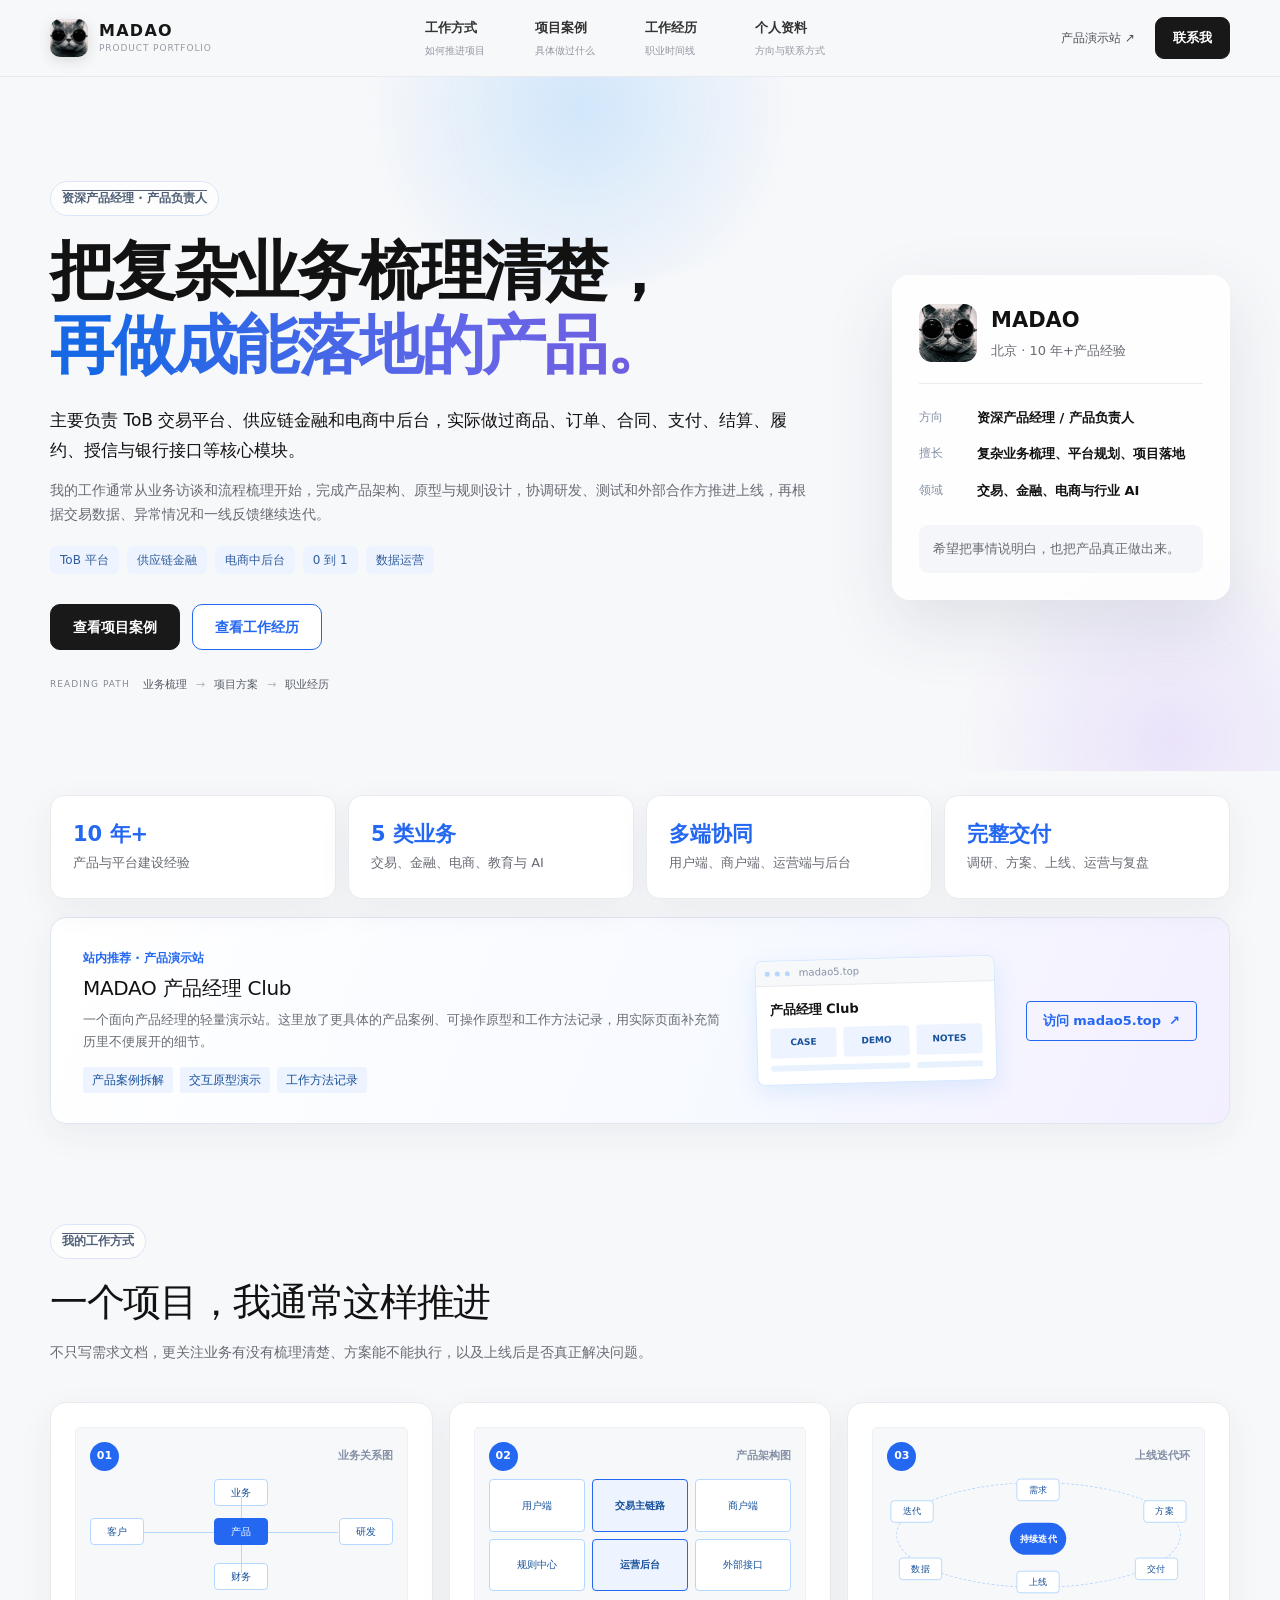
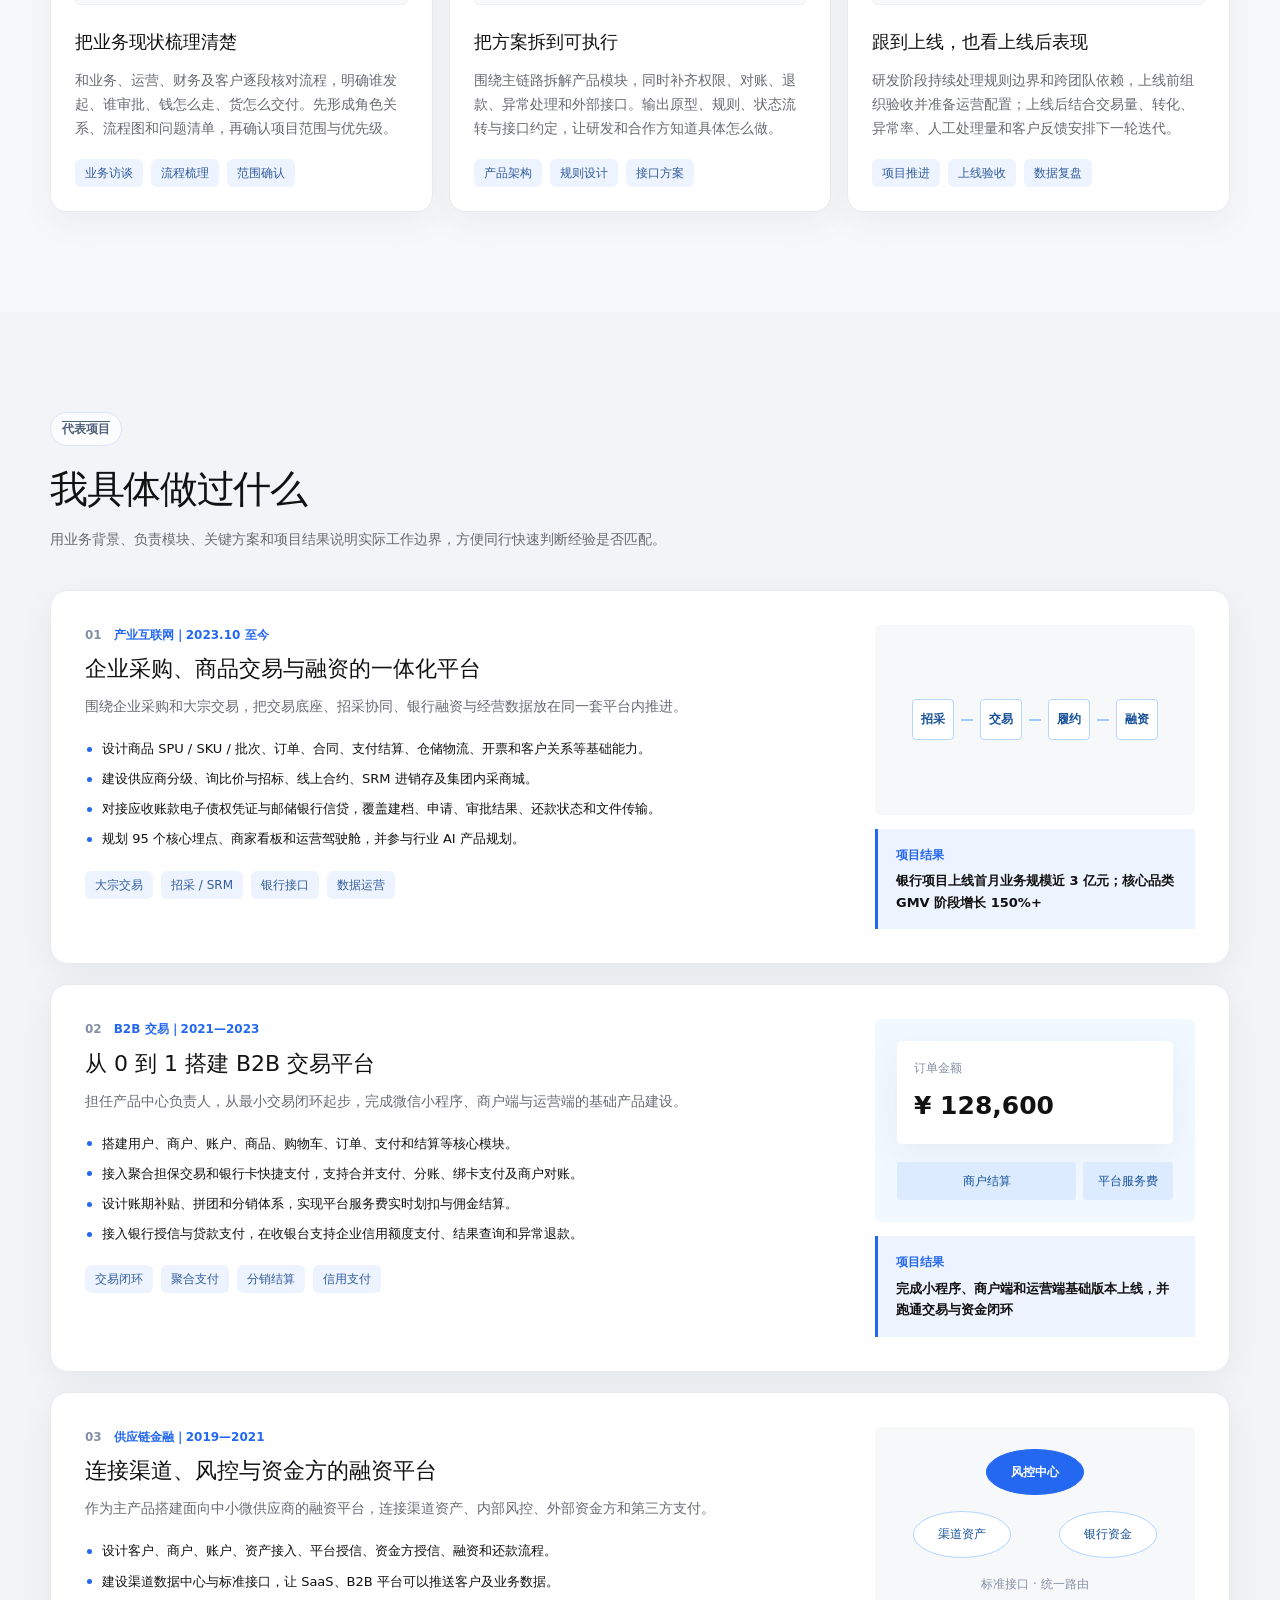
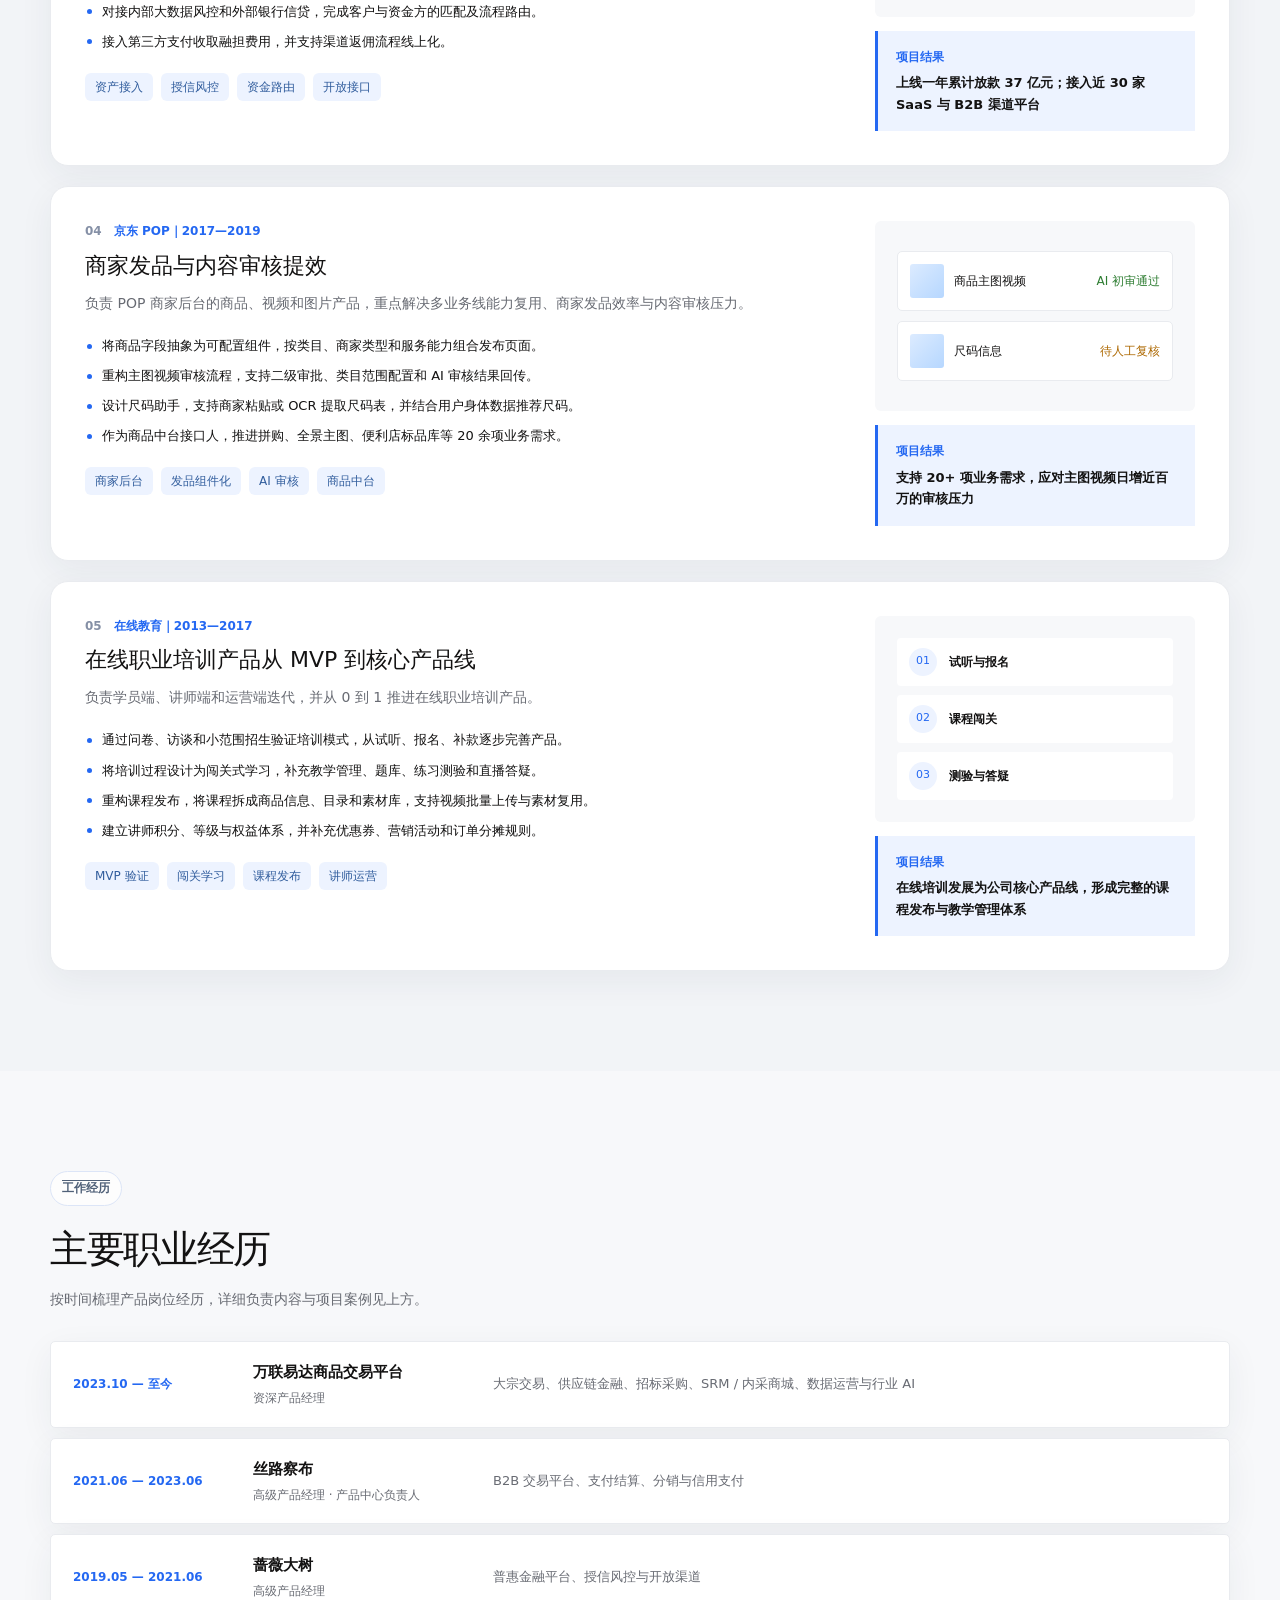
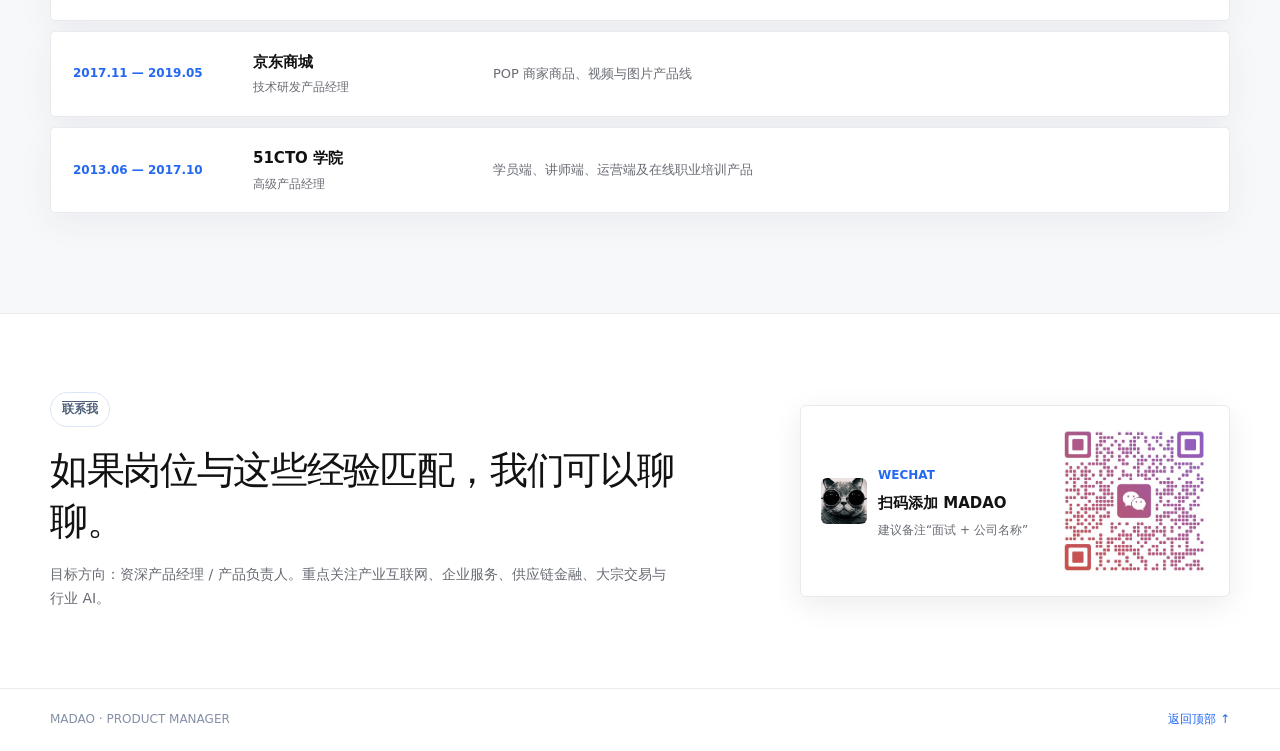
==== index.html @ a3903d9f "Redesign navigation and portfolio experience" ====
<!DOCTYPE html><html lang="zh-CN"><head><meta http-equiv="Content-Security-Policy" content="upgrade-insecure-requests"><meta charSet="utf-8"/><meta name="viewport" content="width=device-width, initial-scale=1"/><link rel="preload" href="/cat-avatar.jpg" as="image"/><link rel="preload" href="/wechat-qr-code.jpg" as="image"/><link rel="stylesheet" href="/assets/index-DwtH9fII.css" data-rsc-css-href="/assets/index-DwtH9fII.css" data-precedence="vite-rsc/importer-resources"/><title>MADAO｜资深产品经理 / 产品负责人｜MADAO</title><meta name="description" content="MADAO 的产品工作简介：10 年+产品经验，覆盖 ToB 交易平台、供应链金融、电商中后台、在线教育与行业 AI。"/><meta name="application-name" content="MADAO 的面试工作简介"/><meta name="author" content="MADAO"/><meta name="creator" content="MADAO"/><meta property="og:title" content="MADAO｜资深产品经理 / 产品负责人"/><meta property="og:description" content="覆盖 ToB 交易平台、供应链金融、电商中后台与行业 AI，把复杂业务做成可落地、可运营的平台产品。"/><meta property="og:site_name" content="MADAO 的面试工作简介"/><meta property="og:type" content="website"/><meta property="og:locale" content="zh_CN"/><meta property="og:image" content="https://yangshuai.work/og-bright.png"/><meta property="og:image:width" content="1680"/><meta property="og:image:height" content="941"/><meta property="og:image:alt" content="MADAO 资深产品经理 / 产品负责人"/><meta name="twitter:card" content="summary_large_image"/><meta name="twitter:title" content="MADAO｜资深产品经理 / 产品负责人"/><meta name="twitter:description" content="覆盖 ToB 交易平台、供应链金融、电商中后台与行业 AI，把复杂业务做成可落地、可运营的平台产品。"/><meta name="twitter:image" content="https://yangshuai.work/og-bright.png"/></head><body><a class="skip-link" href="#main-content">跳到主要内容</a><header class="site-header"><div class="shell header-inner"><a class="brand" href="#top" aria-label="MADAO 首页"><img src="[data-uri]" alt=""/><span><strong>MADAO</strong><small>PRODUCT PORTFOLIO</small></span></a><nav class="main-nav" aria-label="页面导航"><a href="#role"><strong>工作方式</strong><small>如何推进项目</small></a><a href="#cases"><strong>项目案例</strong><small>具体做过什么</small></a><a href="#experience"><strong>工作经历</strong><small>职业时间线</small></a><a href="#contact"><strong>个人资料</strong><small>方向与联系方式</small></a></nav><div class="nav-actions"><a class="demo-link" href="https://madao5.top" target="_blank" rel="noopener noreferrer">产品演示站 ↗</a><a class="contact-link" href="#contact">联系我</a></div></div></header><main id="main-content"><section class="hero" id="top" aria-labelledby="hero-title"><div class="shell hero-grid"><div class="hero-copy"><p class="overline">资深产品经理 · 产品负责人</p><h1 id="hero-title">把复杂业务梳理清楚，<span>再做成能落地的产品。</span></h1><p class="hero-lead">主要负责 ToB 交易平台、供应链金融和电商中后台，实际做过商品、订单、合同、支付、结算、履约、授信与银行接口等核心模块。</p><p class="hero-summary">我的工作通常从业务访谈和流程梳理开始，完成产品架构、原型与规则设计，协调研发、测试和外部合作方推进上线，再根据交易数据、异常情况和一线反馈继续迭代。</p><div class="hero-tags" aria-label="核心经验标签"><span>ToB 平台</span><span>供应链金融</span><span>电商中后台</span><span>0 到 1</span><span>数据运营</span></div><div class="hero-actions"><a class="button primary" href="#cases">查看项目案例</a><a class="button secondary" href="#experience">查看工作经历</a></div><div class="hero-route" aria-label="本页阅读顺序"><span>READING PATH</span><a href="#role">业务梳理</a><i>→</i><a href="#cases">项目方案</a><i>→</i><a href="#experience">职业经历</a></div></div><aside class="profile-card" aria-label="MADAO 的求职概况"><div class="profile-head"><img src="[data-uri]" alt="MADAO 的猫头像：戴黑色圆形墨镜的灰猫"/><div><strong>MADAO</strong><span>北京 · 10 年+产品经验</span></div></div><dl><div><dt>方向</dt><dd>资深产品经理 / 产品负责人</dd></div><div><dt>擅长</dt><dd>复杂业务梳理、平台规划、项目落地</dd></div><div><dt>领域</dt><dd>交易、金融、电商与行业 AI</dd></div></dl><p>希望把事情说明白，也把产品真正做出来。</p></aside></div></section><section class="metrics shell" aria-label="产品经验概览"><div><strong>10 年+</strong><span>产品与平台建设经验</span></div><div><strong>5 类业务</strong><span>交易、金融、电商、教育与 AI</span></div><div><strong>多端协同</strong><span>用户端、商户端、运营端与后台</span></div><div><strong>完整交付</strong><span>调研、方案、上线、运营与复盘</span></div></section><aside class="demo-promo shell" aria-labelledby="demo-promo-title"><div class="demo-promo-copy"><p class="demo-promo-label">站内推荐 · 产品演示站</p><h2 id="demo-promo-title">MADAO 产品经理 Club</h2><p>一个面向产品经理的轻量演示站。这里放了更具体的产品案例、可操作原型和工作方法记录，用实际页面补充简历里不便展开的细节。</p><ul aria-label="网站主要内容"><li>产品案例拆解</li><li>交互原型演示</li><li>工作方法记录</li></ul></div><div class="demo-promo-preview" aria-hidden="true"><div class="preview-bar"><i></i><i></i><i></i><span>madao5.top</span></div><div class="preview-body"><strong>产品经理 Club</strong><span>CASE</span><span>DEMO</span><span>NOTES</span><i></i><i></i></div></div><a class="demo-promo-link" href="https://madao5.top" target="_blank" rel="noopener noreferrer">访问 madao5.top <span aria-hidden="true">↗</span></a></aside><section class="section shell" id="role" aria-labelledby="role-title"><div class="section-heading"><p class="overline">我的工作方式</p><h2 id="role-title">一个项目，我通常这样推进</h2><p>不只写需求文档，更关注业务有没有梳理清楚、方案能不能执行，以及上线后是否真正解决问题。</p></div><div class="role-grid"><article class="role-item map"><div class="role-figure" aria-hidden="true"><div class="figure-top"><span>01</span><b>业务关系图</b></div><div class="figure-canvas"><i>客户</i><i>业务</i><i>产品</i><i>财务</i><i>研发</i></div></div><h3>把业务现状梳理清楚</h3><p>和业务、运营、财务及客户逐段核对流程，明确谁发起、谁审批、钱怎么走、货怎么交付。先形成角色关系、流程图和问题清单，再确认项目范围与优先级。</p><div class="tag-list"><span>业务访谈</span><span>流程梳理</span><span>范围确认</span></div></article><article class="role-item blocks"><div class="role-figure" aria-hidden="true"><div class="figure-top"><span>02</span><b>产品架构图</b></div><div class="figure-canvas"><i>用户端</i><i>交易主链路</i><i>商户端</i><i>规则中心</i><i>运营后台</i><i>外部接口</i></div></div><h3>把方案拆到可执行</h3><p>围绕主链路拆解产品模块，同时补齐权限、对账、退款、异常处理和外部接口。输出原型、规则、状态流转与接口约定，让研发和合作方知道具体怎么做。</p><div class="tag-list"><span>产品架构</span><span>规则设计</span><span>接口方案</span></div></article><article class="role-item loop"><div class="role-figure" aria-hidden="true"><div class="figure-top"><span>03</span><b>上线迭代环</b></div><div class="figure-canvas"><i>需求</i><i>方案</i><i>交付</i><i>上线</i><i>数据</i><i>迭代</i></div></div><h3>跟到上线，也看上线后表现</h3><p>研发阶段持续处理规则边界和跨团队依赖，上线前组织验收并准备运营配置；上线后结合交易量、转化、异常率、人工处理量和客户反馈安排下一轮迭代。</p><div class="tag-list"><span>项目推进</span><span>上线验收</span><span>数据复盘</span></div></article></div></section><section class="cases-section" id="cases" aria-labelledby="cases-title"><div class="shell"><div class="section-heading"><p class="overline">代表项目</p><h2 id="cases-title">我具体做过什么</h2><p>用业务背景、负责模块、关键方案和项目结果说明实际工作边界，方便同行快速判断经验是否匹配。</p></div><div class="case-list"><article class="case-item"><div class="case-main"><div class="case-meta"><span>0<!-- -->1</span><p>产业互联网｜2023.10 至今</p></div><h3>企业采购、商品交易与融资的一体化平台</h3><p class="case-description">围绕企业采购和大宗交易，把交易底座、招采协同、银行融资与经营数据放在同一套平台内推进。</p><ul><li>设计商品 SPU / SKU / 批次、订单、合同、支付结算、仓储物流、开票和客户关系等基础能力。</li><li>建设供应商分级、询比价与招标、线上合约、SRM 进销存及集团内采商城。</li><li>对接应收账款电子债权凭证与邮储银行信贷，覆盖建档、申请、审批结果、还款状态和文件传输。</li><li>规划 95 个核心埋点、商家看板和运营驾驶舱，并参与行业 AI 产品规划。</li></ul><div class="tag-list"><span>大宗交易</span><span>招采 / SRM</span><span>银行接口</span><span>数据运营</span></div></div><aside class="case-side"><div class="work-visual trade-visual" aria-label="从采购到融资的业务链路图"><span>招采</span><i></i><span>交易</span><i></i><span>履约</span><i></i><span>融资</span></div><div class="case-result"><span>项目结果</span><strong>银行项目上线首月业务规模近 3 亿元；核心品类 GMV 阶段增长 150%+</strong></div></aside></article><article class="case-item"><div class="case-main"><div class="case-meta"><span>0<!-- -->2</span><p>B2B 交易｜2021—2023</p></div><h3>从 0 到 1 搭建 B2B 交易平台</h3><p class="case-description">担任产品中心负责人，从最小交易闭环起步，完成微信小程序、商户端与运营端的基础产品建设。</p><ul><li>搭建用户、商户、账户、商品、购物车、订单、支付和结算等核心模块。</li><li>接入聚合担保交易和银行卡快捷支付，支持合并支付、分账、绑卡支付及商户对账。</li><li>设计账期补贴、拼团和分销体系，实现平台服务费实时划扣与佣金结算。</li><li>接入银行授信与贷款支付，在收银台支持企业信用额度支付、结果查询和异常退款。</li></ul><div class="tag-list"><span>交易闭环</span><span>聚合支付</span><span>分销结算</span><span>信用支付</span></div></div><aside class="case-side"><div class="work-visual payment-visual" aria-label="订单支付与分账示意图"><div><small>订单金额</small><strong>¥ 128,600</strong></div><div class="split"><span>商户结算</span><span>平台服务费</span></div></div><div class="case-result"><span>项目结果</span><strong>完成小程序、商户端和运营端基础版本上线，并跑通交易与资金闭环</strong></div></aside></article><article class="case-item"><div class="case-main"><div class="case-meta"><span>0<!-- -->3</span><p>供应链金融｜2019—2021</p></div><h3>连接渠道、风控与资金方的融资平台</h3><p class="case-description">作为主产品搭建面向中小微供应商的融资平台，连接渠道资产、内部风控、外部资金方和第三方支付。</p><ul><li>设计客户、商户、账户、资产接入、平台授信、资金方授信、融资和还款流程。</li><li>建设渠道数据中心与标准接口，让 SaaS、B2B 平台可以推送客户及业务数据。</li><li>对接内部大数据风控和外部银行信贷，完成客户与资金方的匹配及流程路由。</li><li>接入第三方支付收取融担费用，并支持渠道返佣流程线上化。</li></ul><div class="tag-list"><span>资产接入</span><span>授信风控</span><span>资金路由</span><span>开放接口</span></div></div><aside class="case-side"><div class="work-visual finance-visual" aria-label="供应链金融连接关系图"><span>渠道资产</span><b>风控中心</b><span>银行资金</span><em>标准接口 · 统一路由</em></div><div class="case-result"><span>项目结果</span><strong>上线一年累计放款 37 亿元；接入近 30 家 SaaS 与 B2B 渠道平台</strong></div></aside></article><article class="case-item"><div class="case-main"><div class="case-meta"><span>0<!-- -->4</span><p>京东 POP｜2017—2019</p></div><h3>商家发品与内容审核提效</h3><p class="case-description">负责 POP 商家后台的商品、视频和图片产品，重点解决多业务线能力复用、商家发品效率与内容审核压力。</p><ul><li>将商品字段抽象为可配置组件，按类目、商家类型和服务能力组合发布页面。</li><li>重构主图视频审核流程，支持二级审批、类目范围配置和 AI 审核结果回传。</li><li>设计尺码助手，支持商家粘贴或 OCR 提取尺码表，并结合用户身体数据推荐尺码。</li><li>作为商品中台接口人，推进拼购、全景主图、便利店标品库等 20 余项业务需求。</li></ul><div class="tag-list"><span>商家后台</span><span>发品组件化</span><span>AI 审核</span><span>商品中台</span></div></div><aside class="case-side"><div class="work-visual audit-visual" aria-label="商品内容审核工作台示意图"><div class="audit-card"><i></i><span>商品主图视频</span><b>AI 初审通过</b></div><div class="audit-card"><i></i><span>尺码信息</span><b>待人工复核</b></div></div><div class="case-result"><span>项目结果</span><strong>支持 20+ 项业务需求，应对主图视频日增近百万的审核压力</strong></div></aside></article><article class="case-item"><div class="case-main"><div class="case-meta"><span>0<!-- -->5</span><p>在线教育｜2013—2017</p></div><h3>在线职业培训产品从 MVP 到核心产品线</h3><p class="case-description">负责学员端、讲师端和运营端迭代，并从 0 到 1 推进在线职业培训产品。</p><ul><li>通过问卷、访谈和小范围招生验证培训模式，从试听、报名、补款逐步完善产品。</li><li>将培训过程设计为闯关式学习，补充教学管理、题库、练习测验和直播答疑。</li><li>重构课程发布，将课程拆成商品信息、目录和素材库，支持视频批量上传与素材复用。</li><li>建立讲师积分、等级与权益体系，并补充优惠券、营销活动和订单分摊规则。</li></ul><div class="tag-list"><span>MVP 验证</span><span>闯关学习</span><span>课程发布</span><span>讲师运营</span></div></div><aside class="case-side"><div class="work-visual learning-visual" aria-label="在线学习进度示意图"><div><span>01</span><b>试听与报名</b></div><div><span>02</span><b>课程闯关</b></div><div><span>03</span><b>测验与答疑</b></div></div><div class="case-result"><span>项目结果</span><strong>在线培训发展为公司核心产品线，形成完整的课程发布与教学管理体系</strong></div></aside></article></div></div></section><section class="section shell" id="experience" aria-labelledby="experience-title"><div class="section-heading compact"><p class="overline">工作经历</p><h2 id="experience-title">主要职业经历</h2><p>按时间梳理产品岗位经历，详细负责内容与项目案例见上方。</p></div><ol class="experience-list"><li><time>2023.10 — 至今</time><div><strong>万联易达商品交易平台</strong><p>资深产品经理</p></div><span>大宗交易、供应链金融、招标采购、SRM / 内采商城、数据运营与行业 AI</span></li><li><time>2021.06 — 2023.06</time><div><strong>丝路察布</strong><p>高级产品经理 · 产品中心负责人</p></div><span>B2B 交易平台、支付结算、分销与信用支付</span></li><li><time>2019.05 — 2021.06</time><div><strong>蔷薇大树</strong><p>高级产品经理</p></div><span>普惠金融平台、授信风控与开放渠道</span></li><li><time>2017.11 — 2019.05</time><div><strong>京东商城</strong><p>技术研发产品经理</p></div><span>POP 商家商品、视频与图片产品线</span></li><li><time>2013.06 — 2017.10</time><div><strong>51CTO 学院</strong><p>高级产品经理</p></div><span>学员端、讲师端、运营端及在线职业培训产品</span></li></ol></section><section class="contact-section" id="contact" aria-labelledby="contact-title"><div class="shell contact-grid"><div><p class="overline">联系我</p><h2 id="contact-title">如果岗位与这些经验匹配，我们可以聊聊。</h2><p>目标方向：资深产品经理 / 产品负责人。重点关注产业互联网、企业服务、供应链金融、大宗交易与行业 AI。</p></div><div class="wechat-panel"><div class="wechat-identity"><img src="[data-uri]" alt="MADAO 的猫头像"/><div><span>WECHAT</span><strong>扫码添加 MADAO</strong><p>建议备注“面试 + 公司名称”</p></div></div><img class="wechat-code" src="[data-uri]" alt="MADAO 的微信二维码"/></div></div></section></main><footer class="site-footer"><div class="shell"><span>MADAO · PRODUCT MANAGER</span><a href="#top">返回顶部 ↑</a></div></footer></body></html>
---- assets/index-DwtH9fII.css ----
/*! tailwindcss v4.2.1 | MIT License | https://tailwindcss.com */
@layer theme{:root,:host{--font-sans:ui-sans-serif, system-ui, sans-serif, "Apple Color Emoji", "Segoe UI Emoji", "Segoe UI Symbol", "Noto Color Emoji";--font-mono:ui-monospace, SFMono-Regular, Menlo, Monaco, Consolas, "Liberation Mono", "Courier New", monospace;--spacing:.25rem;--default-font-family:var(--font-sans);--default-mono-font-family:var(--font-mono)}}@layer base{*,:after,:before,::backdrop{box-sizing:border-box;border:0 solid;margin:0;padding:0}::file-selector-button{box-sizing:border-box;border:0 solid;margin:0;padding:0}html,:host{-webkit-text-size-adjust:100%;tab-size:4;line-height:1.5;font-family:var(--default-font-family,ui-sans-serif, system-ui, sans-serif, "Apple Color Emoji", "Segoe UI Emoji", "Segoe UI Symbol", "Noto Color Emoji");font-feature-settings:var(--default-font-feature-settings,normal);font-variation-settings:var(--default-font-variation-settings,normal);-webkit-tap-highlight-color:transparent}hr{height:0;color:inherit;border-top-width:1px}abbr:where([title]){-webkit-text-decoration:underline dotted;text-decoration:underline dotted}h1,h2,h3,h4,h5,h6{font-size:inherit;font-weight:inherit}a{color:inherit;-webkit-text-decoration:inherit;-webkit-text-decoration:inherit;-webkit-text-decoration:inherit;-webkit-text-decoration:inherit;text-decoration:inherit}b,strong{font-weight:bolder}code,kbd,samp,pre{font-family:var(--default-mono-font-family,ui-monospace, SFMono-Regular, Menlo, Monaco, Consolas, "Liberation Mono", "Courier New", monospace);font-feature-settings:var(--default-mono-font-feature-settings,normal);font-variation-settings:var(--default-mono-font-variation-settings,normal);font-size:1em}small{font-size:80%}sub,sup{vertical-align:baseline;font-size:75%;line-height:0;position:relative}sub{bottom:-.25em}sup{top:-.5em}table{text-indent:0;border-color:inherit;border-collapse:collapse}:-moz-focusring{outline:auto}progress{vertical-align:baseline}summary{display:list-item}ol,ul,menu{list-style:none}img,svg,video,canvas,audio,iframe,embed,object{vertical-align:middle;display:block}img,video{max-width:100%;height:auto}button,input,select,optgroup,textarea{font:inherit;font-feature-settings:inherit;font-variation-settings:inherit;letter-spacing:inherit;color:inherit;opacity:1;background-color:#0000;border-radius:0}::file-selector-button{font:inherit;font-feature-settings:inherit;font-variation-settings:inherit;letter-spacing:inherit;color:inherit;opacity:1;background-color:#0000;border-radius:0}:where(select:is([multiple],[size])) optgroup{font-weight:bolder}:where(select:is([multiple],[size])) optgroup option{padding-inline-start:20px}::file-selector-button{margin-inline-end:4px}::placeholder{opacity:1}@supports (not ((-webkit-appearance:-apple-pay-button))) or (contain-intrinsic-size:1px){::placeholder{color:currentColor}@supports (color:color-mix(in lab, red, red)){::placeholder{color:color-mix(in oklab, currentcolor 50%, transparent)}}}textarea{resize:vertical}::-webkit-search-decoration{-webkit-appearance:none}::-webkit-date-and-time-value{min-height:1lh;text-align:inherit}::-webkit-datetime-edit{display:inline-flex}::-webkit-datetime-edit-fields-wrapper{padding:0}::-webkit-datetime-edit{padding-block:0}::-webkit-datetime-edit-year-field{padding-block:0}::-webkit-datetime-edit-month-field{padding-block:0}::-webkit-datetime-edit-day-field{padding-block:0}::-webkit-datetime-edit-hour-field{padding-block:0}::-webkit-datetime-edit-minute-field{padding-block:0}::-webkit-datetime-edit-second-field{padding-block:0}::-webkit-datetime-edit-millisecond-field{padding-block:0}::-webkit-datetime-edit-meridiem-field{padding-block:0}::-webkit-calendar-picker-indicator{line-height:1}:-moz-ui-invalid{box-shadow:none}button,input:where([type=button],[type=reset],[type=submit]){appearance:button}::file-selector-button{appearance:button}::-webkit-inner-spin-button{height:auto}::-webkit-outer-spin-button{height:auto}[hidden]:where(:not([hidden=until-found])){display:none!important}}@layer components;@layer utilities{.relative{position:relative}.start{inset-inline-start:var(--spacing)}.table{display:table}.overline{text-decoration-line:overline}}:root{--bg:#f7f8fa;--card:#fff;--text:#131212;--muted:#686b73;--line:#e9ebef;--blue:#2468f2;--blue-dark:#1554d1;--blue-soft:#edf3ff;--purple-soft:#f2efff;--shadow:0 10px 34px #1e2e4a0f}*{box-sizing:border-box}html{scroll-behavior:smooth;scroll-padding-top:68px}body{background:var(--bg);color:var(--text);-webkit-font-smoothing:antialiased;margin:0;font:15px/1.72 Inter,PingFang SC,Microsoft YaHei,system-ui,sans-serif}a{color:inherit;text-decoration:none}a:focus-visible{outline-offset:3px;outline:3px solid #056de84d}#edgeone-watermark{display:none!important}.shell{width:min(1180px,100% - 48px);margin-inline:auto}.skip-link{z-index:100;color:#fff;background:#121212;padding:8px 12px;position:fixed;top:8px;left:8px;transform:translateY(-150%)}.skip-link:focus{transform:none}.site-header{z-index:20;-webkit-backdrop-filter:blur(18px);backdrop-filter:blur(18px);background:#f7f8fadb;border-bottom:1px solid #e5e8eecc;position:sticky;top:0}.header-inner{grid-template-columns:auto 1fr auto;align-items:center;gap:38px;min-height:76px;display:grid}.brand{color:#171717;align-items:center;gap:11px;width:max-content;display:flex}.brand img{object-fit:cover;border-radius:10px;width:38px;height:38px;box-shadow:0 4px 14px #0000001f}.brand>span{line-height:1.1;display:grid}.brand strong{letter-spacing:.08em;font-size:16px}.brand small{color:#969aa3;letter-spacing:.1em;margin-top:4px;font-size:9px}.main-nav{color:#333;justify-content:center;gap:6px;display:flex}.main-nav a{border-radius:9px;gap:2px;min-width:104px;padding:9px 12px;transition:background .2s,transform .2s;display:grid}.main-nav strong{font-size:13px;font-weight:600}.main-nav small{color:#9296a0;font-size:10px}.main-nav a:hover{color:var(--blue);background:#fff;transform:translateY(-1px)}.nav-actions{align-items:center;gap:8px;display:flex}.demo-link{color:#4c5058;padding:9px 12px;font-size:12px}.demo-link:hover{color:var(--blue)}.contact-link{color:#fff;background:#181818;border:1px solid #181818;border-radius:9px;padding:9px 17px;font-size:13px;font-weight:600}.contact-link:hover{background:#333}.hero{background:var(--bg);padding:104px 0 76px;position:relative;overflow:hidden}.hero:before,.hero:after{content:"";pointer-events:none;filter:blur(4px);border-radius:50%;position:absolute}.hero:before{background:radial-gradient(circle,#70b9ff47,#70b9ff00 68%);width:520px;height:360px;top:-150px;left:25%}.hero:after{background:radial-gradient(circle,#b891ff33,#b891ff00 68%);width:460px;height:420px;bottom:-180px;right:-120px}.hero-grid{z-index:1;grid-template-columns:minmax(0,1fr) 338px;align-items:center;gap:72px;display:grid;position:relative}.overline{color:#4f6078;background:#ffffffb8;border:1px solid #dce5f7;border-radius:999px;width:max-content;margin:0 0 18px;padding:6px 11px;font-size:12px;font-weight:600}.hero h1,.section-heading h2,.contact-section h2{letter-spacing:-.035em;margin:0}.hero h1{max-width:760px;font-size:clamp(44px,5.2vw,64px);font-weight:700;line-height:1.16}.hero h1 span{color:#0000;background:linear-gradient(95deg,#1768e5 8%,#6366e8 55%,#7a56d8);-webkit-background-clip:text;background-clip:text;display:block}.hero-lead{max-width:760px;margin:24px 0 0;font-size:17px;font-weight:500;line-height:1.75}.hero-summary{max-width:760px;color:var(--muted);margin:12px 0 0;font-size:14px}.hero-tags,.tag-list{flex-wrap:wrap;gap:8px;display:flex}.hero-tags{margin-top:20px}.hero-tags span,.tag-list span{background:var(--blue-soft);color:#315d9d;border-radius:6px;padding:5px 10px;font-size:12px;line-height:1.5}.hero-actions{gap:12px;margin-top:30px;display:flex}.button{border:1px solid var(--blue);border-radius:10px;justify-content:center;align-items:center;min-height:46px;padding:0 22px;font-size:14px;font-weight:600;transition:transform .2s,box-shadow .2s;display:inline-flex}.button:hover{transform:translateY(-2px);box-shadow:0 8px 20px #2468f229}.button.primary{color:#fff;background:#191919;border-color:#191919}.button.primary:hover{background:var(--blue-dark)}.button.secondary{color:var(--blue);background:#fff}.hero-route{color:#858a94;flex-wrap:wrap;align-items:center;gap:9px;margin-top:26px;font-size:11px;display:flex}.hero-route>span{letter-spacing:.12em;margin-right:4px;font-size:9px}.hero-route a{color:#555b65}.hero-route a:hover{color:var(--blue)}.hero-route i{color:#b2b6be;font-style:normal}.profile-card{-webkit-backdrop-filter:blur(16px);backdrop-filter:blur(16px);background:#ffffffd1;border:1px solid #ffffffe6;border-radius:18px;padding:26px;box-shadow:0 24px 70px #283a591f}.profile-head{border-bottom:1px solid var(--line);align-items:center;gap:14px;padding-bottom:20px;display:flex}.profile-head img{object-fit:cover;border-radius:13px;width:58px;height:58px}.profile-head div{gap:2px;display:grid}.profile-head strong{font-size:21px}.profile-head span{color:var(--muted);font-size:13px}.profile-card dl{margin:16px 0 0}.profile-card dl div{grid-template-columns:48px 1fr;gap:10px;padding:7px 0;display:grid}.profile-card dt{color:#8590a6;font-size:12px}.profile-card dd{margin:0;font-size:13px;font-weight:600}.profile-card>p{color:var(--muted);background:#f4f6f9;border-radius:9px;margin:16px 0 0;padding:13px 14px;font-size:13px}.metrics{box-shadow:none;background:0 0;border:0;grid-template-columns:repeat(4,1fr);gap:12px;margin-top:24px;display:grid}.metrics div{border:1px solid var(--line);box-shadow:var(--shadow);background:#fff;border-radius:14px;padding:24px 22px}.metrics div+div{border-left:1px solid var(--line)}.metrics strong{color:var(--blue);font-size:21px;line-height:1.4;display:block}.metrics span{color:var(--muted);margin-top:3px;font-size:13px;display:block}.demo-promo{box-shadow:var(--shadow);background:linear-gradient(110deg,#fff 0%,#f6f9ff 62%,#f3efff 100%);border:1px solid #dfe5f1;border-radius:16px;grid-template-columns:minmax(0,1fr) 240px auto;align-items:center;gap:30px;margin-top:18px;padding:30px 32px;display:grid}.demo-promo-copy{max-width:660px}.demo-promo-label{color:var(--blue);margin:0 0 5px;font-size:12px;font-weight:600}.demo-promo h2{letter-spacing:-.015em;margin:0;font-size:20px;line-height:1.45}.demo-promo-copy>p:nth-of-type(2){color:var(--muted);margin:6px 0 0;font-size:13px}.demo-promo-copy ul{flex-wrap:wrap;gap:7px;margin:13px 0 0;padding:0;list-style:none;display:flex}.demo-promo-copy li{background:var(--blue-soft);color:#175199;border-radius:3px;padding:3px 9px;font-size:12px}.demo-promo-preview{background:#fff;border:1px solid #d6e9ff;border-radius:7px;overflow:hidden;transform:rotate(-1.5deg);box-shadow:0 8px 24px #056de81a}.preview-bar{border-bottom:1px solid var(--line);background:#f7f8fa;align-items:center;gap:5px;height:25px;padding:0 9px;display:flex}.preview-bar i{background:#b6d7ff;border-radius:50%;width:5px;height:5px}.preview-bar span{color:#8590a6;margin-left:4px;font-size:10px}.preview-body{grid-template-columns:repeat(3,1fr);gap:7px;padding:13px;display:grid}.preview-body strong{grid-column:1/-1;font-size:13px}.preview-body span{background:var(--blue-soft);color:#175199;text-align:center;border-radius:3px;padding:7px 3px;font-size:9px;font-weight:700}.preview-body i{background:#e8f2ff;border-radius:2px;grid-column:span 2;height:6px}.preview-body i:last-child{grid-column:span 1}.demo-promo-link{border:1px solid var(--blue);min-height:40px;color:var(--blue);white-space:nowrap;border-radius:4px;justify-content:center;align-items:center;gap:8px;padding:0 16px;font-size:13px;font-weight:600;display:inline-flex}.demo-promo-link:hover{background:var(--blue);color:#fff}.section,.cases-section{padding:100px 0}.section-heading{max-width:760px;margin-bottom:38px}.section-heading.compact{margin-bottom:30px}.section-heading h2,.contact-section h2{font-size:clamp(28px,3.5vw,38px);line-height:1.35}.section-heading>p:last-child{color:var(--muted);margin:12px 0 0;font-size:14px}.role-grid{grid-template-columns:repeat(3,1fr);gap:16px;display:grid}.role-item{border:1px solid var(--line);box-shadow:var(--shadow);background:#fff;border-radius:16px;padding:24px;transition:transform .25s,box-shadow .25s}.role-item:hover,.case-item:hover{transform:translateY(-4px);box-shadow:0 18px 42px #1e2e4a1a}.role-figure{background:#f7f8fa;border:1px solid #edf0f5;border-radius:5px;height:178px;margin-bottom:22px;padding:14px;overflow:hidden}.figure-top{justify-content:space-between;align-items:center;display:flex}.figure-top span{background:var(--blue);color:#fff;border-radius:50%;place-items:center;width:29px;height:29px;font-size:11px;font-weight:700;display:grid}.figure-top b{color:#8590a6;font-size:11px;font-weight:600}.figure-canvas{height:112px;margin-top:8px;position:relative}.figure-canvas i{color:#175199;background:#fff;border:1px solid #b6d7ff;border-radius:4px;place-items:center;min-width:54px;min-height:27px;padding:4px 7px;font-size:10px;font-style:normal;line-height:1.2;display:grid;position:absolute}.role-item.map .figure-canvas:before,.role-item.map .figure-canvas:after{content:"";background:#b6d7ff;height:1px;position:absolute;top:53px;left:18%;right:18%}.role-item.map .figure-canvas:after{width:1px;height:auto;inset:18px auto 18px 50%}.role-item.map .figure-canvas i:first-child{top:39px;left:0}.role-item.map .figure-canvas i:nth-child(2){top:0;left:calc(50% - 27px)}.role-item.map .figure-canvas i:nth-child(3){z-index:1;border-color:var(--blue);background:var(--blue);color:#fff;top:39px;left:calc(50% - 27px)}.role-item.map .figure-canvas i:nth-child(4){top:84px;left:calc(50% - 27px)}.role-item.map .figure-canvas i:nth-child(5){top:39px;right:0}.role-item.blocks .figure-canvas{grid-template-rows:repeat(2,1fr);grid-template-columns:repeat(3,1fr);gap:7px;display:grid}.role-item.blocks .figure-canvas i{background:#fff;min-width:0;position:static}.role-item.blocks .figure-canvas i:nth-child(2),.role-item.blocks .figure-canvas i:nth-child(5){border-color:var(--blue);background:var(--blue-soft);font-weight:600}.role-item.loop .figure-canvas{border:1px dashed #b6d7ff;border-radius:50%;transform:scale(.94)}.role-item.loop .figure-canvas:after{content:"持续迭代";background:var(--blue);color:#fff;border-radius:18px;place-items:center;width:60px;height:34px;font-size:10px;font-weight:700;display:grid;position:absolute;top:42px;left:calc(50% - 30px)}.role-item.loop .figure-canvas i{min-width:46px;min-height:24px}.role-item.loop .figure-canvas i:first-child{top:-5px;left:calc(50% - 23px)}.role-item.loop .figure-canvas i:nth-child(2){top:18px;right:-7px}.role-item.loop .figure-canvas i:nth-child(3){bottom:7px;right:2px}.role-item.loop .figure-canvas i:nth-child(4){bottom:-7px;left:calc(50% - 23px)}.role-item.loop .figure-canvas i:nth-child(5){bottom:7px;left:2px}.role-item.loop .figure-canvas i:nth-child(6){top:18px;left:-7px}.role-item h3{margin:0 0 10px;font-size:18px}.role-item>p{color:var(--muted);margin:0;font-size:14px}.role-item .tag-list{margin-top:18px}.cases-section{background:#f2f4f7}.case-list{gap:20px;display:grid}.case-item{border:1px solid var(--line);box-shadow:var(--shadow);background:#fff;border-radius:18px;grid-template-columns:minmax(0,1fr) 320px;gap:36px;padding:34px;transition:transform .25s,box-shadow .25s;display:grid}.case-meta{align-items:center;gap:12px;display:flex}.case-meta span{color:#8590a6;font-size:12px;font-weight:700}.case-meta p{color:var(--blue);margin:0;font-size:12px;font-weight:600}.case-main h3{margin:8px 0 9px;font-size:22px;line-height:1.45}.case-description{color:var(--muted);margin:0;font-size:14px}.case-main ul{gap:8px;margin:20px 0 0;padding:0;list-style:none;display:grid}.case-main li{padding-left:17px;font-size:13px;line-height:1.7;position:relative}.case-main li:before{content:"";background:var(--blue);border-radius:50%;width:5px;height:5px;position:absolute;top:.67em;left:2px}.case-main .tag-list{margin-top:20px}.case-side{align-content:start;gap:14px;display:grid}.work-visual{background:#f7f8fa;border-radius:6px;min-height:190px;padding:22px}.trade-visual{justify-content:center;align-items:center;gap:7px;display:flex}.trade-visual span{color:#175199;background:#fff;border:1px solid #b6d7ff;border-radius:4px;padding:9px 8px;font-size:12px;font-weight:600}.trade-visual i{background:#9ccaff;width:12px;height:2px}.payment-visual{background:#f2f8ff;align-content:center;gap:18px;display:grid}.payment-visual>div:first-child{box-shadow:var(--shadow);background:#fff;border-radius:5px;padding:17px}.payment-visual small{color:#8590a6;font-size:12px;display:block}.payment-visual strong{margin-top:5px;font-size:25px;display:block}.payment-visual .split{grid-template-columns:2fr 1fr;gap:7px;display:grid}.payment-visual .split span{color:#175199;text-align:center;background:#dcebff;border-radius:3px;padding:9px;font-size:12px}.finance-visual{grid-template-columns:1fr 1fr;place-items:center;gap:16px;display:grid;position:relative}.finance-visual span,.finance-visual b{color:#175199;text-align:center;background:#fff;border:1px solid #b6d7ff;border-radius:50%;width:98px;padding:12px 6px;font-size:12px}.finance-visual b{border-color:var(--blue);background:var(--blue);color:#fff;grid-area:1/1/auto/-1}.finance-visual em{color:#8590a6;grid-column:1/-1;font-size:12px;font-style:normal}.audit-visual{align-content:center;gap:10px;display:grid}.audit-card{border:1px solid var(--line);background:#fff;border-radius:5px;grid-template-columns:34px 1fr auto;align-items:center;gap:10px;padding:12px;display:grid}.audit-card i{background:linear-gradient(135deg,#dcebff,#b6d7ff);border-radius:3px;width:34px;height:34px}.audit-card span,.audit-card b{font-size:12px}.audit-card b{color:#2e7d32;font-weight:500}.audit-card+.audit-card b{color:#ad6800}.learning-visual{align-content:center;gap:9px;display:grid}.learning-visual div{background:#fff;border-radius:4px;align-items:center;gap:12px;padding:10px 12px;display:flex}.learning-visual span{background:var(--blue-soft);width:28px;height:28px;color:var(--blue);border-radius:50%;place-items:center;font-size:11px;display:grid}.learning-visual b{font-size:12px;font-weight:600}.case-result{border-left:3px solid var(--blue);background:var(--blue-soft);padding:16px 18px}.case-result span{color:var(--blue);font-size:12px;font-weight:600;display:block}.case-result strong{margin-top:5px;font-size:13px;line-height:1.65;display:block}.experience-list{gap:10px;margin:0;padding:0;list-style:none;display:grid}.experience-list li{border:1px solid var(--line);box-shadow:var(--shadow);background:#fff;border-radius:5px;grid-template-columns:160px 220px 1fr;align-items:center;gap:20px;padding:18px 22px;display:grid}.experience-list time{color:var(--blue);font-size:12px;font-weight:600}.experience-list strong{font-size:15px}.experience-list p{color:var(--muted);margin:2px 0 0;font-size:12px}.experience-list>li>span{color:var(--muted);font-size:13px}.contact-section{border-top:1px solid var(--line);background:#fff;padding:78px 0}.contact-grid{grid-template-columns:minmax(0,1fr) 430px;align-items:center;gap:64px;display:grid}.contact-section h2+p{max-width:620px;color:var(--muted);margin:14px 0 0;font-size:14px}.wechat-panel{border:1px solid var(--line);background:#fff;border-radius:6px;grid-template-columns:1fr 150px;align-items:center;gap:18px;padding:20px;display:grid;box-shadow:0 8px 30px #12121214}.wechat-identity{align-items:center;gap:11px;display:flex}.wechat-identity>img{object-fit:cover;border-radius:6px;width:46px;height:46px}.wechat-identity span{color:var(--blue);font-size:12px;font-weight:700}.wechat-identity strong{margin-top:3px;font-size:15px;display:block}.wechat-identity p{color:var(--muted);margin:3px 0 0;font-size:12px}.wechat-code{aspect-ratio:1;object-fit:contain;border-radius:5px;width:150px}.site-footer{border-top:1px solid var(--line);color:#8590a6;background:#fff}.site-footer .shell{justify-content:space-between;align-items:center;gap:20px;min-height:62px;font-size:12px;display:flex}.site-footer a{color:var(--blue)}@media (width<=1040px){.header-inner{gap:20px}.main-nav a{min-width:auto}.main-nav small,.demo-link{display:none}}@media (width<=900px){.header-inner{grid-template-columns:1fr auto}.main-nav{display:none}.hero-grid,.contact-grid{grid-template-columns:1fr;gap:40px}.profile-card{max-width:520px}.demo-promo{grid-template-columns:minmax(0,1fr) auto}.demo-promo-preview{display:none}.role-grid,.case-item{grid-template-columns:1fr}.case-side{grid-template-columns:1fr 1fr}.experience-list li{grid-template-columns:140px 190px 1fr}}@media (width<=660px){.shell{width:min(100% - 28px,1180px)}.header-inner{min-height:66px}.hero{padding:68px 0 50px}.hero h1{font-size:38px}.hero-actions{grid-template-columns:1fr 1fr;display:grid}.hero-route{display:none}.metrics{grid-template-columns:repeat(2,1fr)}.metrics div:nth-child(n){border:1px solid var(--line)}.demo-promo{grid-template-columns:1fr;gap:18px;padding:22px}.demo-promo-link{justify-self:start}.section,.cases-section{padding:72px 0}.case-item{padding:22px}.case-side{grid-template-columns:1fr}.experience-list li{grid-template-columns:1fr;gap:3px}.wechat-panel{grid-template-columns:1fr}.wechat-code{width:min(100%,210px)}}@media (width<=430px){.brand span{display:none}.hero h1{font-size:34px}.hero-actions{grid-template-columns:1fr}.metrics div{padding:18px 14px}.case-main h3{font-size:20px}}@media (prefers-reduced-motion:reduce){html{scroll-behavior:auto}}
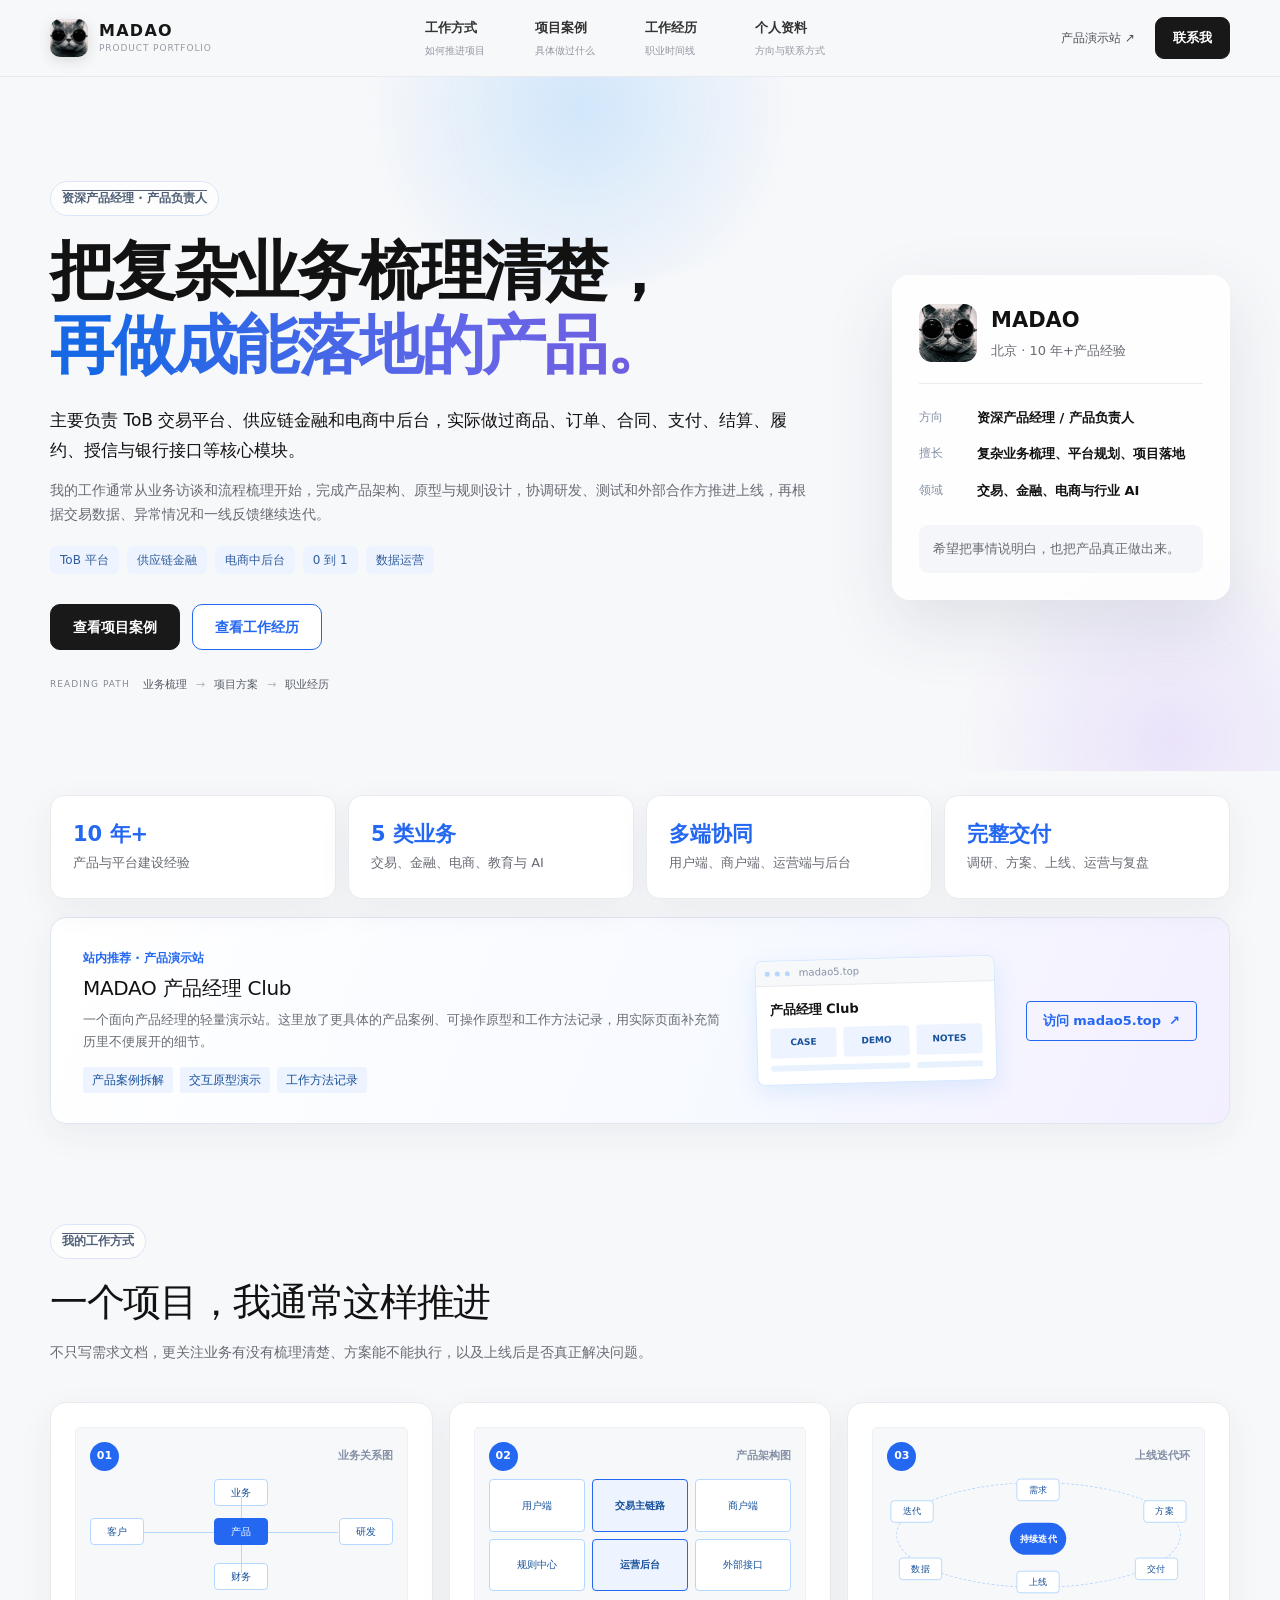
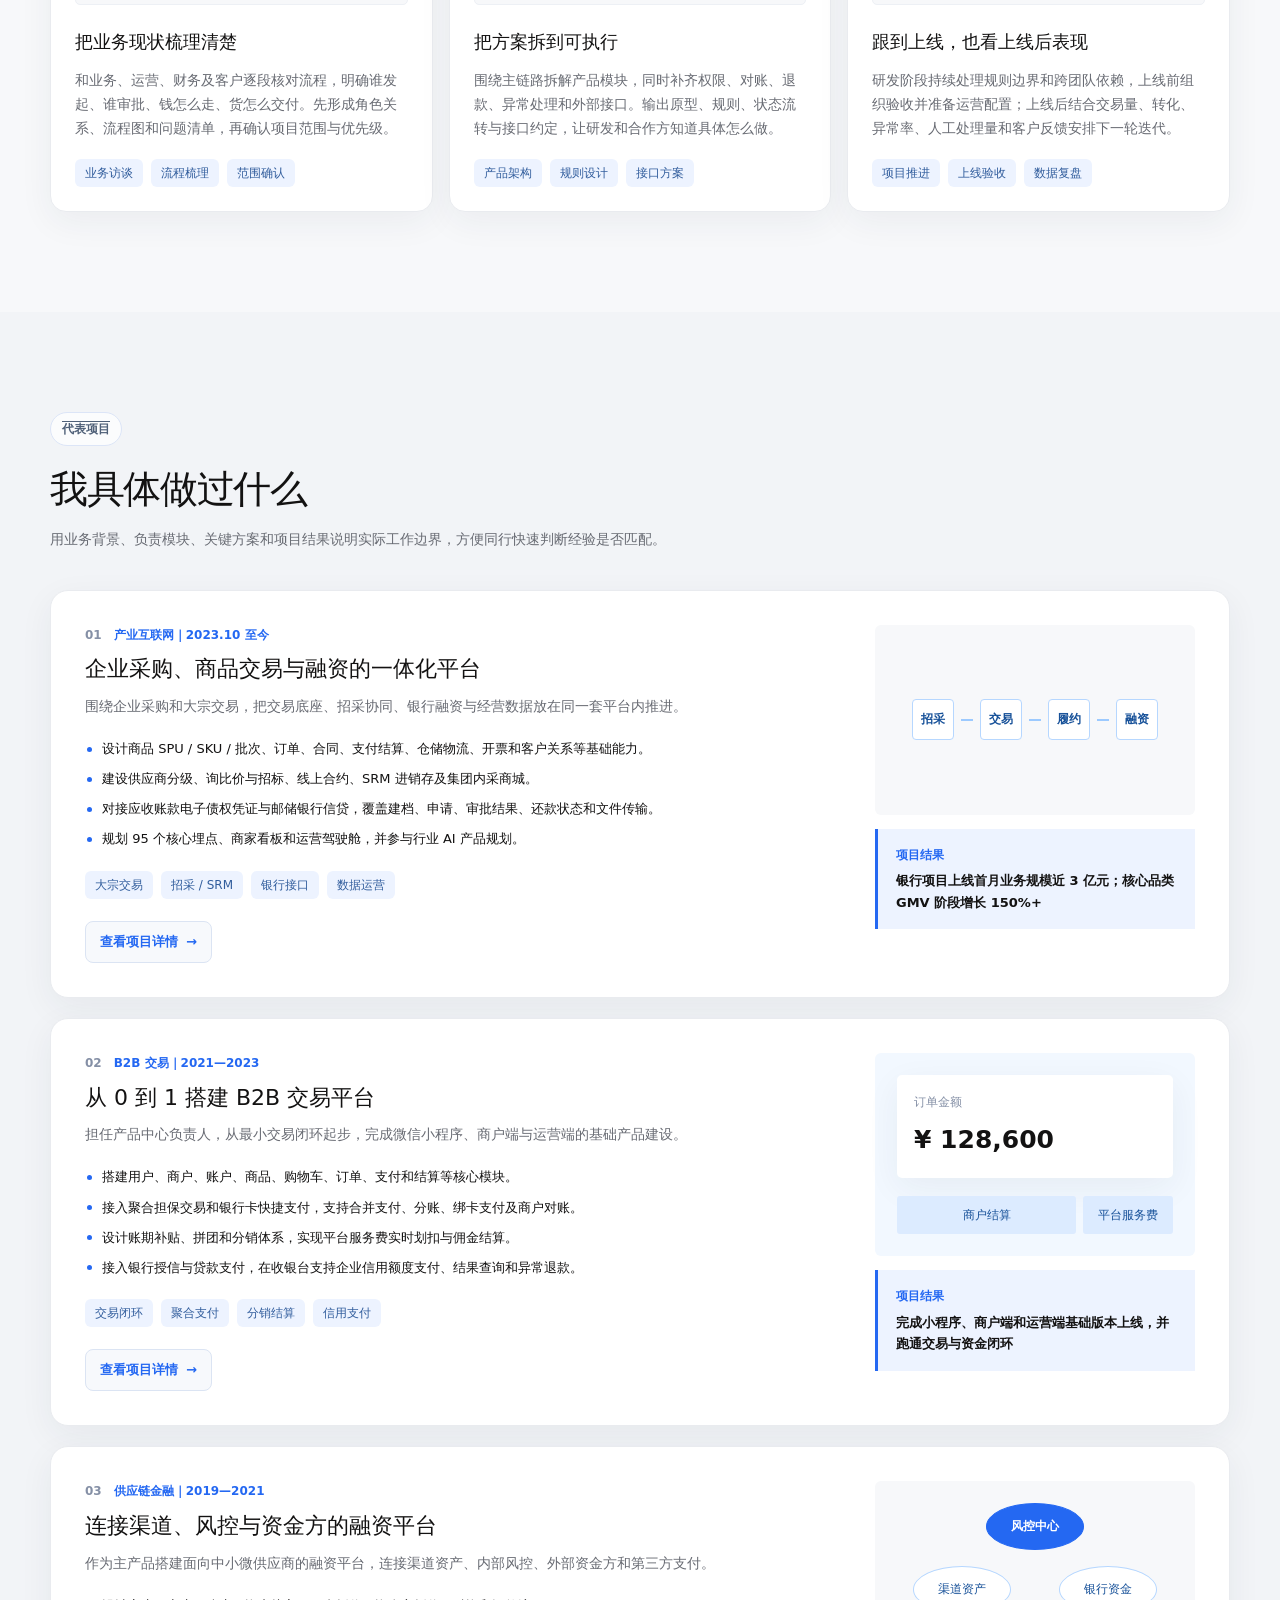
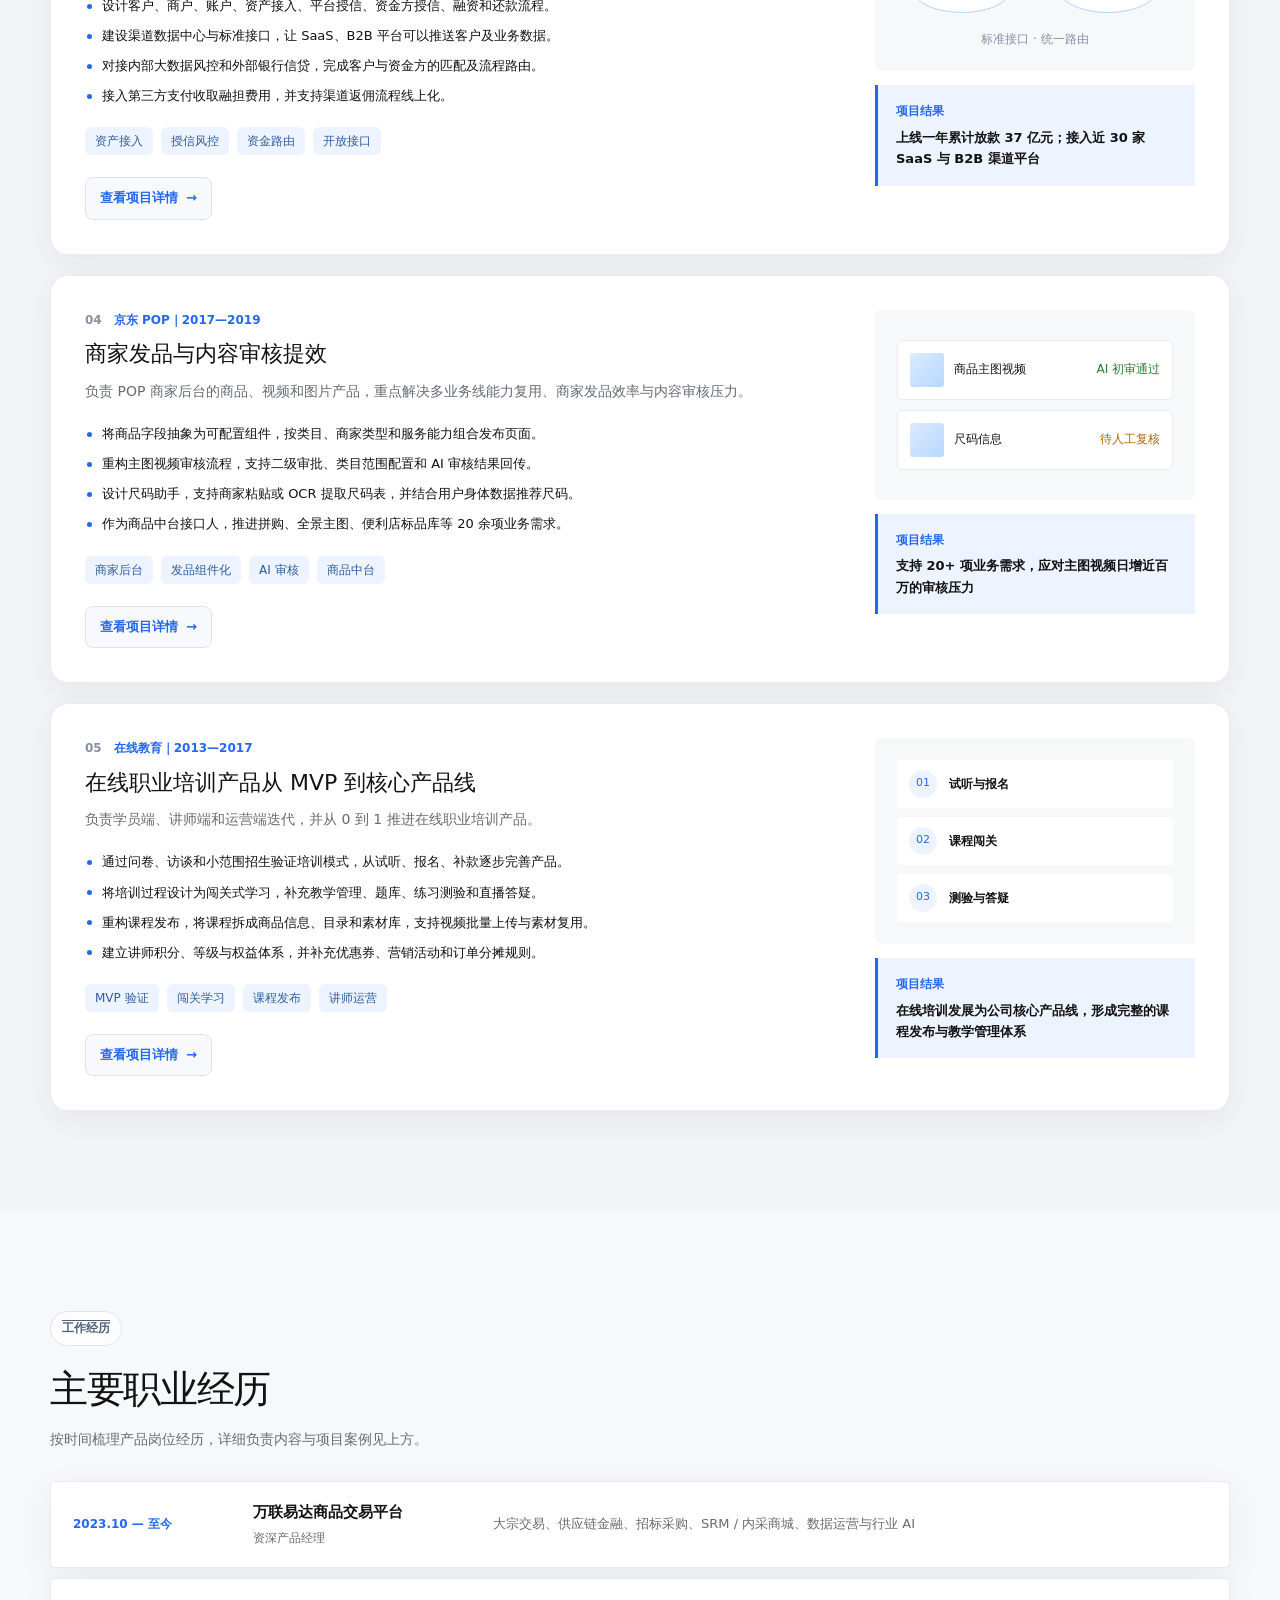
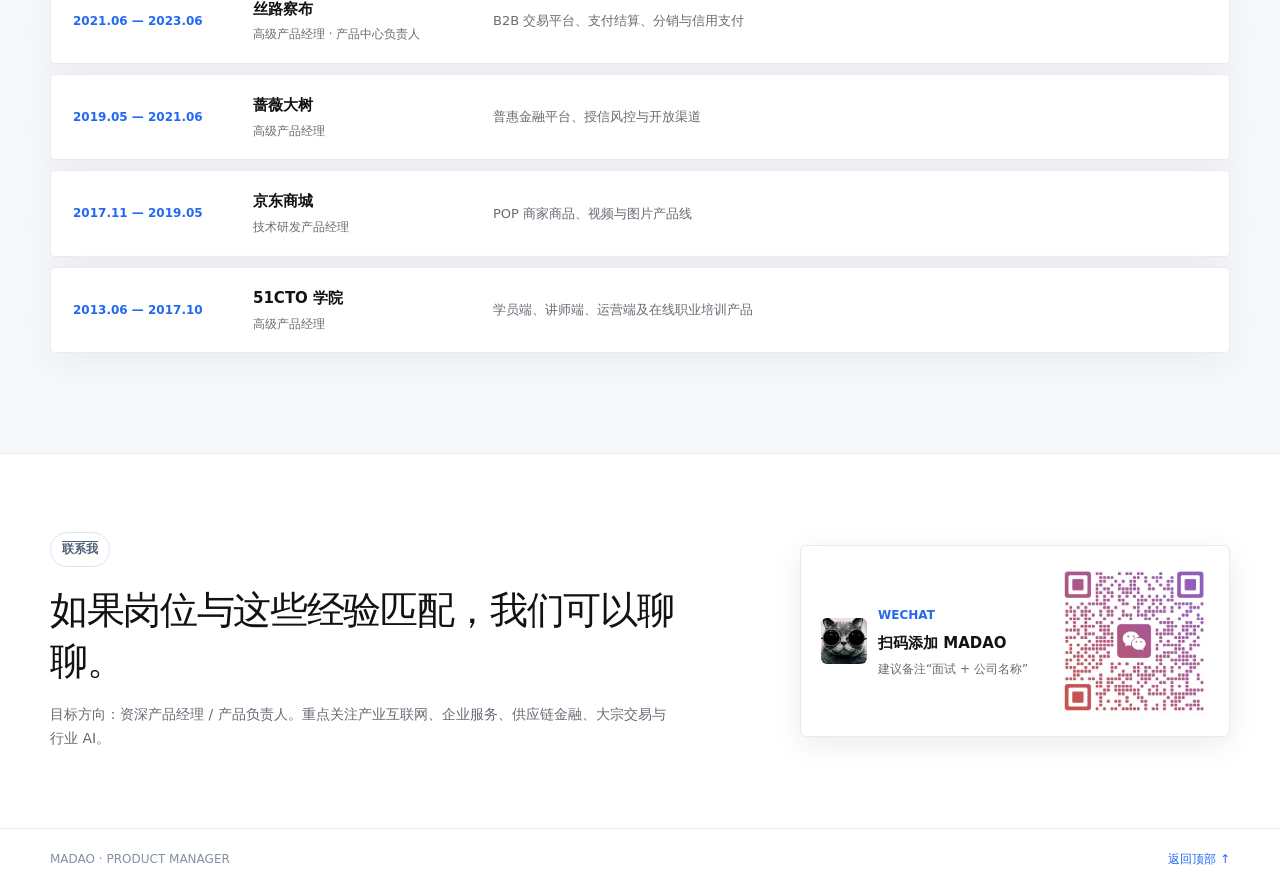
==== commit cf24690d: "Add detailed project case pages" ====
--- a/index.html
+++ b/index.html
@@ -1 +1 @@
-<!DOCTYPE html><html lang="zh-CN"><head><meta http-equiv="Content-Security-Policy" content="upgrade-insecure-requests"><meta charSet="utf-8"/><meta name="viewport" content="width=device-width, initial-scale=1"/><link rel="preload" href="/cat-avatar.jpg" as="image"/><link rel="preload" href="/wechat-qr-code.jpg" as="image"/><link rel="stylesheet" href="/assets/index-DwtH9fII.css" data-rsc-css-href="/assets/index-DwtH9fII.css" data-precedence="vite-rsc/importer-resources"/><title>MADAO｜资深产品经理 / 产品负责人｜MADAO</title><meta name="description" content="MADAO 的产品工作简介：10 年+产品经验，覆盖 ToB 交易平台、供应链金融、电商中后台、在线教育与行业 AI。"/><meta name="application-name" content="MADAO 的面试工作简介"/><meta name="author" content="MADAO"/><meta name="creator" content="MADAO"/><meta property="og:title" content="MADAO｜资深产品经理 / 产品负责人"/><meta property="og:description" content="覆盖 ToB 交易平台、供应链金融、电商中后台与行业 AI，把复杂业务做成可落地、可运营的平台产品。"/><meta property="og:site_name" content="MADAO 的面试工作简介"/><meta property="og:type" content="website"/><meta property="og:locale" content="zh_CN"/><meta property="og:image" content="https://yangshuai.work/og-bright.png"/><meta property="og:image:width" content="1680"/><meta property="og:image:height" content="941"/><meta property="og:image:alt" content="MADAO 资深产品经理 / 产品负责人"/><meta name="twitter:card" content="summary_large_image"/><meta name="twitter:title" content="MADAO｜资深产品经理 / 产品负责人"/><meta name="twitter:description" content="覆盖 ToB 交易平台、供应链金融、电商中后台与行业 AI，把复杂业务做成可落地、可运营的平台产品。"/><meta name="twitter:image" content="https://yangshuai.work/og-bright.png"/></head><body><a class="skip-link" href="#main-content">跳到主要内容</a><header class="site-header"><div class="shell header-inner"><a class="brand" href="#top" aria-label="MADAO 首页"><img src="[data-uri]" alt=""/><span><strong>MADAO</strong><small>PRODUCT PORTFOLIO</small></span></a><nav class="main-nav" aria-label="页面导航"><a href="#role"><strong>工作方式</strong><small>如何推进项目</small></a><a href="#cases"><strong>项目案例</strong><small>具体做过什么</small></a><a href="#experience"><strong>工作经历</strong><small>职业时间线</small></a><a href="#contact"><strong>个人资料</strong><small>方向与联系方式</small></a></nav><div class="nav-actions"><a class="demo-link" href="https://madao5.top" target="_blank" rel="noopener noreferrer">产品演示站 ↗</a><a class="contact-link" href="#contact">联系我</a></div></div></header><main id="main-content"><section class="hero" id="top" aria-labelledby="hero-title"><div class="shell hero-grid"><div class="hero-copy"><p class="overline">资深产品经理 · 产品负责人</p><h1 id="hero-title">把复杂业务梳理清楚，<span>再做成能落地的产品。</span></h1><p class="hero-lead">主要负责 ToB 交易平台、供应链金融和电商中后台，实际做过商品、订单、合同、支付、结算、履约、授信与银行接口等核心模块。</p><p class="hero-summary">我的工作通常从业务访谈和流程梳理开始，完成产品架构、原型与规则设计，协调研发、测试和外部合作方推进上线，再根据交易数据、异常情况和一线反馈继续迭代。</p><div class="hero-tags" aria-label="核心经验标签"><span>ToB 平台</span><span>供应链金融</span><span>电商中后台</span><span>0 到 1</span><span>数据运营</span></div><div class="hero-actions"><a class="button primary" href="#cases">查看项目案例</a><a class="button secondary" href="#experience">查看工作经历</a></div><div class="hero-route" aria-label="本页阅读顺序"><span>READING PATH</span><a href="#role">业务梳理</a><i>→</i><a href="#cases">项目方案</a><i>→</i><a href="#experience">职业经历</a></div></div><aside class="profile-card" aria-label="MADAO 的求职概况"><div class="profile-head"><img src="[data-uri]" alt="MADAO 的猫头像：戴黑色圆形墨镜的灰猫"/><div><strong>MADAO</strong><span>北京 · 10 年+产品经验</span></div></div><dl><div><dt>方向</dt><dd>资深产品经理 / 产品负责人</dd></div><div><dt>擅长</dt><dd>复杂业务梳理、平台规划、项目落地</dd></div><div><dt>领域</dt><dd>交易、金融、电商与行业 AI</dd></div></dl><p>希望把事情说明白，也把产品真正做出来。</p></aside></div></section><section class="metrics shell" aria-label="产品经验概览"><div><strong>10 年+</strong><span>产品与平台建设经验</span></div><div><strong>5 类业务</strong><span>交易、金融、电商、教育与 AI</span></div><div><strong>多端协同</strong><span>用户端、商户端、运营端与后台</span></div><div><strong>完整交付</strong><span>调研、方案、上线、运营与复盘</span></div></section><aside class="demo-promo shell" aria-labelledby="demo-promo-title"><div class="demo-promo-copy"><p class="demo-promo-label">站内推荐 · 产品演示站</p><h2 id="demo-promo-title">MADAO 产品经理 Club</h2><p>一个面向产品经理的轻量演示站。这里放了更具体的产品案例、可操作原型和工作方法记录，用实际页面补充简历里不便展开的细节。</p><ul aria-label="网站主要内容"><li>产品案例拆解</li><li>交互原型演示</li><li>工作方法记录</li></ul></div><div class="demo-promo-preview" aria-hidden="true"><div class="preview-bar"><i></i><i></i><i></i><span>madao5.top</span></div><div class="preview-body"><strong>产品经理 Club</strong><span>CASE</span><span>DEMO</span><span>NOTES</span><i></i><i></i></div></div><a class="demo-promo-link" href="https://madao5.top" target="_blank" rel="noopener noreferrer">访问 madao5.top <span aria-hidden="true">↗</span></a></aside><section class="section shell" id="role" aria-labelledby="role-title"><div class="section-heading"><p class="overline">我的工作方式</p><h2 id="role-title">一个项目，我通常这样推进</h2><p>不只写需求文档，更关注业务有没有梳理清楚、方案能不能执行，以及上线后是否真正解决问题。</p></div><div class="role-grid"><article class="role-item map"><div class="role-figure" aria-hidden="true"><div class="figure-top"><span>01</span><b>业务关系图</b></div><div class="figure-canvas"><i>客户</i><i>业务</i><i>产品</i><i>财务</i><i>研发</i></div></div><h3>把业务现状梳理清楚</h3><p>和业务、运营、财务及客户逐段核对流程，明确谁发起、谁审批、钱怎么走、货怎么交付。先形成角色关系、流程图和问题清单，再确认项目范围与优先级。</p><div class="tag-list"><span>业务访谈</span><span>流程梳理</span><span>范围确认</span></div></article><article class="role-item blocks"><div class="role-figure" aria-hidden="true"><div class="figure-top"><span>02</span><b>产品架构图</b></div><div class="figure-canvas"><i>用户端</i><i>交易主链路</i><i>商户端</i><i>规则中心</i><i>运营后台</i><i>外部接口</i></div></div><h3>把方案拆到可执行</h3><p>围绕主链路拆解产品模块，同时补齐权限、对账、退款、异常处理和外部接口。输出原型、规则、状态流转与接口约定，让研发和合作方知道具体怎么做。</p><div class="tag-list"><span>产品架构</span><span>规则设计</span><span>接口方案</span></div></article><article class="role-item loop"><div class="role-figure" aria-hidden="true"><div class="figure-top"><span>03</span><b>上线迭代环</b></div><div class="figure-canvas"><i>需求</i><i>方案</i><i>交付</i><i>上线</i><i>数据</i><i>迭代</i></div></div><h3>跟到上线，也看上线后表现</h3><p>研发阶段持续处理规则边界和跨团队依赖，上线前组织验收并准备运营配置；上线后结合交易量、转化、异常率、人工处理量和客户反馈安排下一轮迭代。</p><div class="tag-list"><span>项目推进</span><span>上线验收</span><span>数据复盘</span></div></article></div></section><section class="cases-section" id="cases" aria-labelledby="cases-title"><div class="shell"><div class="section-heading"><p class="overline">代表项目</p><h2 id="cases-title">我具体做过什么</h2><p>用业务背景、负责模块、关键方案和项目结果说明实际工作边界，方便同行快速判断经验是否匹配。</p></div><div class="case-list"><article class="case-item"><div class="case-main"><div class="case-meta"><span>0<!-- -->1</span><p>产业互联网｜2023.10 至今</p></div><h3>企业采购、商品交易与融资的一体化平台</h3><p class="case-description">围绕企业采购和大宗交易，把交易底座、招采协同、银行融资与经营数据放在同一套平台内推进。</p><ul><li>设计商品 SPU / SKU / 批次、订单、合同、支付结算、仓储物流、开票和客户关系等基础能力。</li><li>建设供应商分级、询比价与招标、线上合约、SRM 进销存及集团内采商城。</li><li>对接应收账款电子债权凭证与邮储银行信贷，覆盖建档、申请、审批结果、还款状态和文件传输。</li><li>规划 95 个核心埋点、商家看板和运营驾驶舱，并参与行业 AI 产品规划。</li></ul><div class="tag-list"><span>大宗交易</span><span>招采 / SRM</span><span>银行接口</span><span>数据运营</span></div></div><aside class="case-side"><div class="work-visual trade-visual" aria-label="从采购到融资的业务链路图"><span>招采</span><i></i><span>交易</span><i></i><span>履约</span><i></i><span>融资</span></div><div class="case-result"><span>项目结果</span><strong>银行项目上线首月业务规模近 3 亿元；核心品类 GMV 阶段增长 150%+</strong></div></aside></article><article class="case-item"><div class="case-main"><div class="case-meta"><span>0<!-- -->2</span><p>B2B 交易｜2021—2023</p></div><h3>从 0 到 1 搭建 B2B 交易平台</h3><p class="case-description">担任产品中心负责人，从最小交易闭环起步，完成微信小程序、商户端与运营端的基础产品建设。</p><ul><li>搭建用户、商户、账户、商品、购物车、订单、支付和结算等核心模块。</li><li>接入聚合担保交易和银行卡快捷支付，支持合并支付、分账、绑卡支付及商户对账。</li><li>设计账期补贴、拼团和分销体系，实现平台服务费实时划扣与佣金结算。</li><li>接入银行授信与贷款支付，在收银台支持企业信用额度支付、结果查询和异常退款。</li></ul><div class="tag-list"><span>交易闭环</span><span>聚合支付</span><span>分销结算</span><span>信用支付</span></div></div><aside class="case-side"><div class="work-visual payment-visual" aria-label="订单支付与分账示意图"><div><small>订单金额</small><strong>¥ 128,600</strong></div><div class="split"><span>商户结算</span><span>平台服务费</span></div></div><div class="case-result"><span>项目结果</span><strong>完成小程序、商户端和运营端基础版本上线，并跑通交易与资金闭环</strong></div></aside></article><article class="case-item"><div class="case-main"><div class="case-meta"><span>0<!-- -->3</span><p>供应链金融｜2019—2021</p></div><h3>连接渠道、风控与资金方的融资平台</h3><p class="case-description">作为主产品搭建面向中小微供应商的融资平台，连接渠道资产、内部风控、外部资金方和第三方支付。</p><ul><li>设计客户、商户、账户、资产接入、平台授信、资金方授信、融资和还款流程。</li><li>建设渠道数据中心与标准接口，让 SaaS、B2B 平台可以推送客户及业务数据。</li><li>对接内部大数据风控和外部银行信贷，完成客户与资金方的匹配及流程路由。</li><li>接入第三方支付收取融担费用，并支持渠道返佣流程线上化。</li></ul><div class="tag-list"><span>资产接入</span><span>授信风控</span><span>资金路由</span><span>开放接口</span></div></div><aside class="case-side"><div class="work-visual finance-visual" aria-label="供应链金融连接关系图"><span>渠道资产</span><b>风控中心</b><span>银行资金</span><em>标准接口 · 统一路由</em></div><div class="case-result"><span>项目结果</span><strong>上线一年累计放款 37 亿元；接入近 30 家 SaaS 与 B2B 渠道平台</strong></div></aside></article><article class="case-item"><div class="case-main"><div class="case-meta"><span>0<!-- -->4</span><p>京东 POP｜2017—2019</p></div><h3>商家发品与内容审核提效</h3><p class="case-description">负责 POP 商家后台的商品、视频和图片产品，重点解决多业务线能力复用、商家发品效率与内容审核压力。</p><ul><li>将商品字段抽象为可配置组件，按类目、商家类型和服务能力组合发布页面。</li><li>重构主图视频审核流程，支持二级审批、类目范围配置和 AI 审核结果回传。</li><li>设计尺码助手，支持商家粘贴或 OCR 提取尺码表，并结合用户身体数据推荐尺码。</li><li>作为商品中台接口人，推进拼购、全景主图、便利店标品库等 20 余项业务需求。</li></ul><div class="tag-list"><span>商家后台</span><span>发品组件化</span><span>AI 审核</span><span>商品中台</span></div></div><aside class="case-side"><div class="work-visual audit-visual" aria-label="商品内容审核工作台示意图"><div class="audit-card"><i></i><span>商品主图视频</span><b>AI 初审通过</b></div><div class="audit-card"><i></i><span>尺码信息</span><b>待人工复核</b></div></div><div class="case-result"><span>项目结果</span><strong>支持 20+ 项业务需求，应对主图视频日增近百万的审核压力</strong></div></aside></article><article class="case-item"><div class="case-main"><div class="case-meta"><span>0<!-- -->5</span><p>在线教育｜2013—2017</p></div><h3>在线职业培训产品从 MVP 到核心产品线</h3><p class="case-description">负责学员端、讲师端和运营端迭代，并从 0 到 1 推进在线职业培训产品。</p><ul><li>通过问卷、访谈和小范围招生验证培训模式，从试听、报名、补款逐步完善产品。</li><li>将培训过程设计为闯关式学习，补充教学管理、题库、练习测验和直播答疑。</li><li>重构课程发布，将课程拆成商品信息、目录和素材库，支持视频批量上传与素材复用。</li><li>建立讲师积分、等级与权益体系，并补充优惠券、营销活动和订单分摊规则。</li></ul><div class="tag-list"><span>MVP 验证</span><span>闯关学习</span><span>课程发布</span><span>讲师运营</span></div></div><aside class="case-side"><div class="work-visual learning-visual" aria-label="在线学习进度示意图"><div><span>01</span><b>试听与报名</b></div><div><span>02</span><b>课程闯关</b></div><div><span>03</span><b>测验与答疑</b></div></div><div class="case-result"><span>项目结果</span><strong>在线培训发展为公司核心产品线，形成完整的课程发布与教学管理体系</strong></div></aside></article></div></div></section><section class="section shell" id="experience" aria-labelledby="experience-title"><div class="section-heading compact"><p class="overline">工作经历</p><h2 id="experience-title">主要职业经历</h2><p>按时间梳理产品岗位经历，详细负责内容与项目案例见上方。</p></div><ol class="experience-list"><li><time>2023.10 — 至今</time><div><strong>万联易达商品交易平台</strong><p>资深产品经理</p></div><span>大宗交易、供应链金融、招标采购、SRM / 内采商城、数据运营与行业 AI</span></li><li><time>2021.06 — 2023.06</time><div><strong>丝路察布</strong><p>高级产品经理 · 产品中心负责人</p></div><span>B2B 交易平台、支付结算、分销与信用支付</span></li><li><time>2019.05 — 2021.06</time><div><strong>蔷薇大树</strong><p>高级产品经理</p></div><span>普惠金融平台、授信风控与开放渠道</span></li><li><time>2017.11 — 2019.05</time><div><strong>京东商城</strong><p>技术研发产品经理</p></div><span>POP 商家商品、视频与图片产品线</span></li><li><time>2013.06 — 2017.10</time><div><strong>51CTO 学院</strong><p>高级产品经理</p></div><span>学员端、讲师端、运营端及在线职业培训产品</span></li></ol></section><section class="contact-section" id="contact" aria-labelledby="contact-title"><div class="shell contact-grid"><div><p class="overline">联系我</p><h2 id="contact-title">如果岗位与这些经验匹配，我们可以聊聊。</h2><p>目标方向：资深产品经理 / 产品负责人。重点关注产业互联网、企业服务、供应链金融、大宗交易与行业 AI。</p></div><div class="wechat-panel"><div class="wechat-identity"><img src="[data-uri]" alt="MADAO 的猫头像"/><div><span>WECHAT</span><strong>扫码添加 MADAO</strong><p>建议备注“面试 + 公司名称”</p></div></div><img class="wechat-code" src="[data-uri]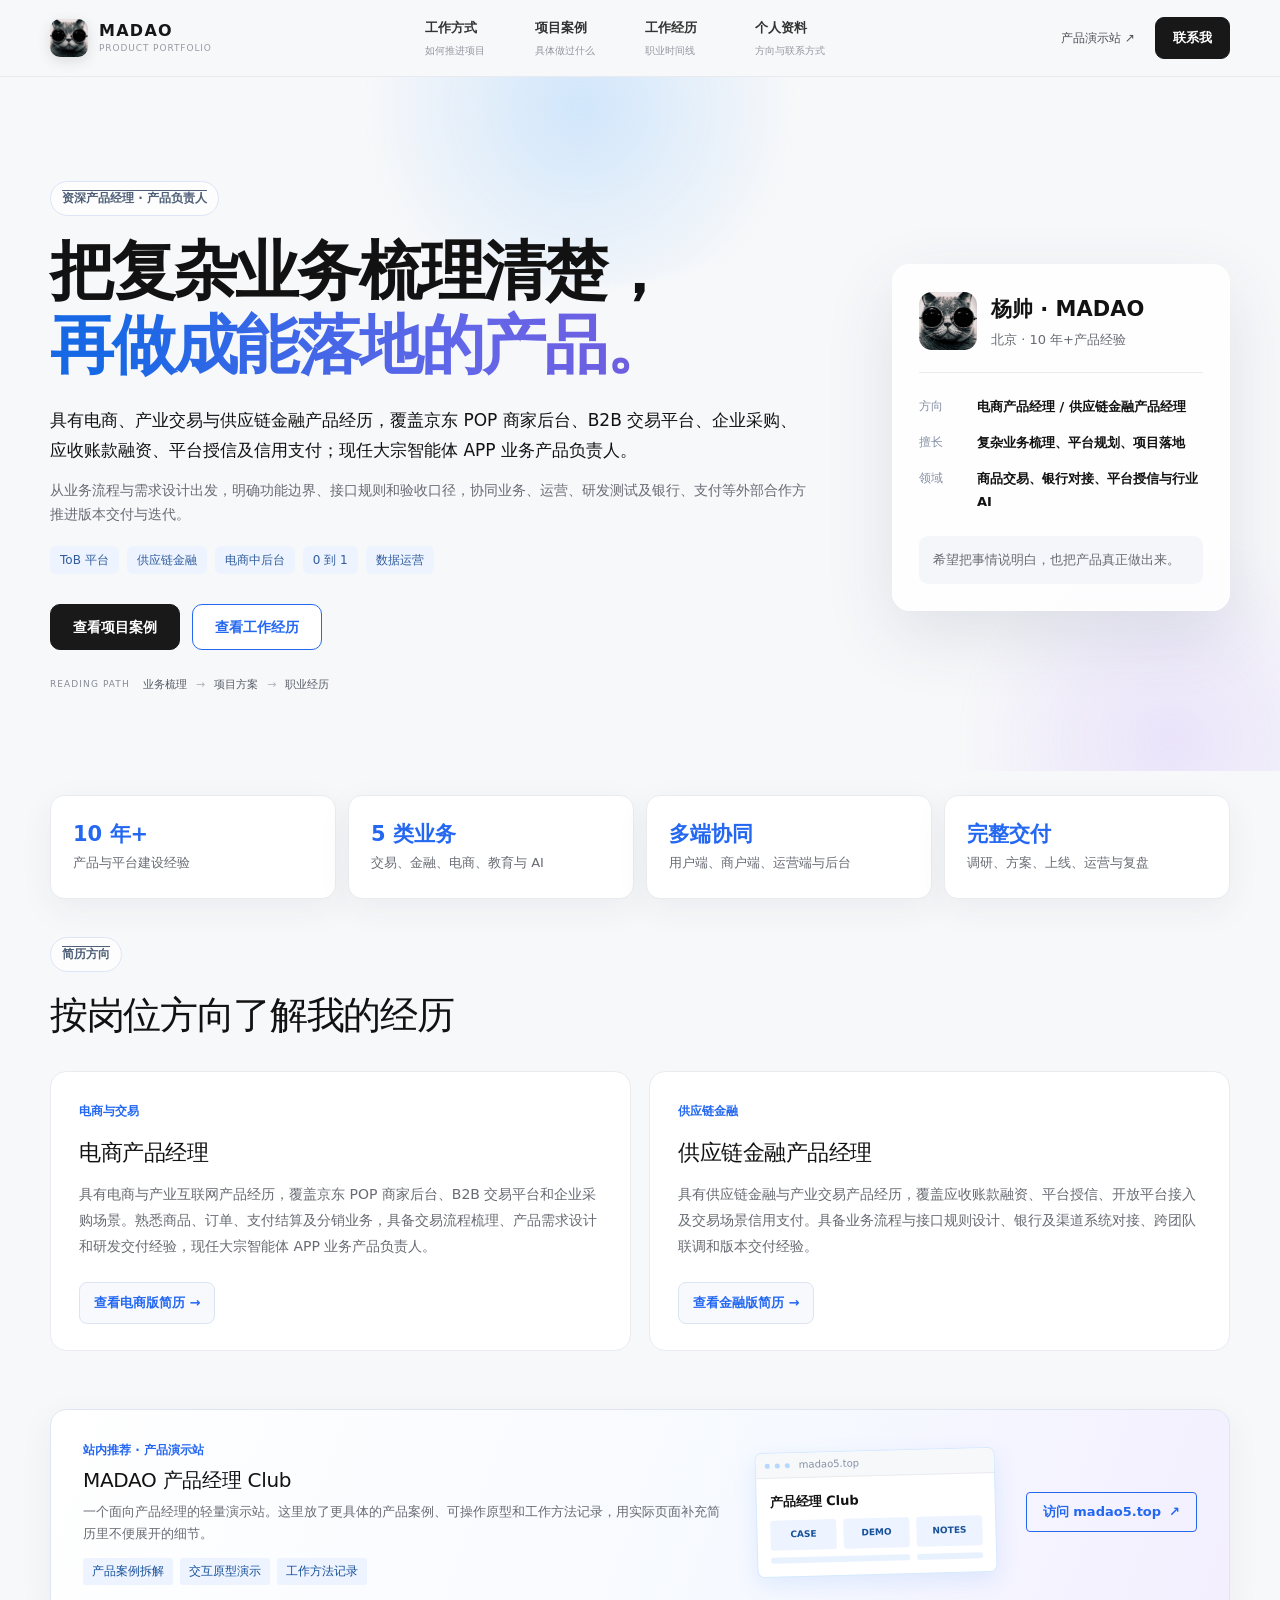
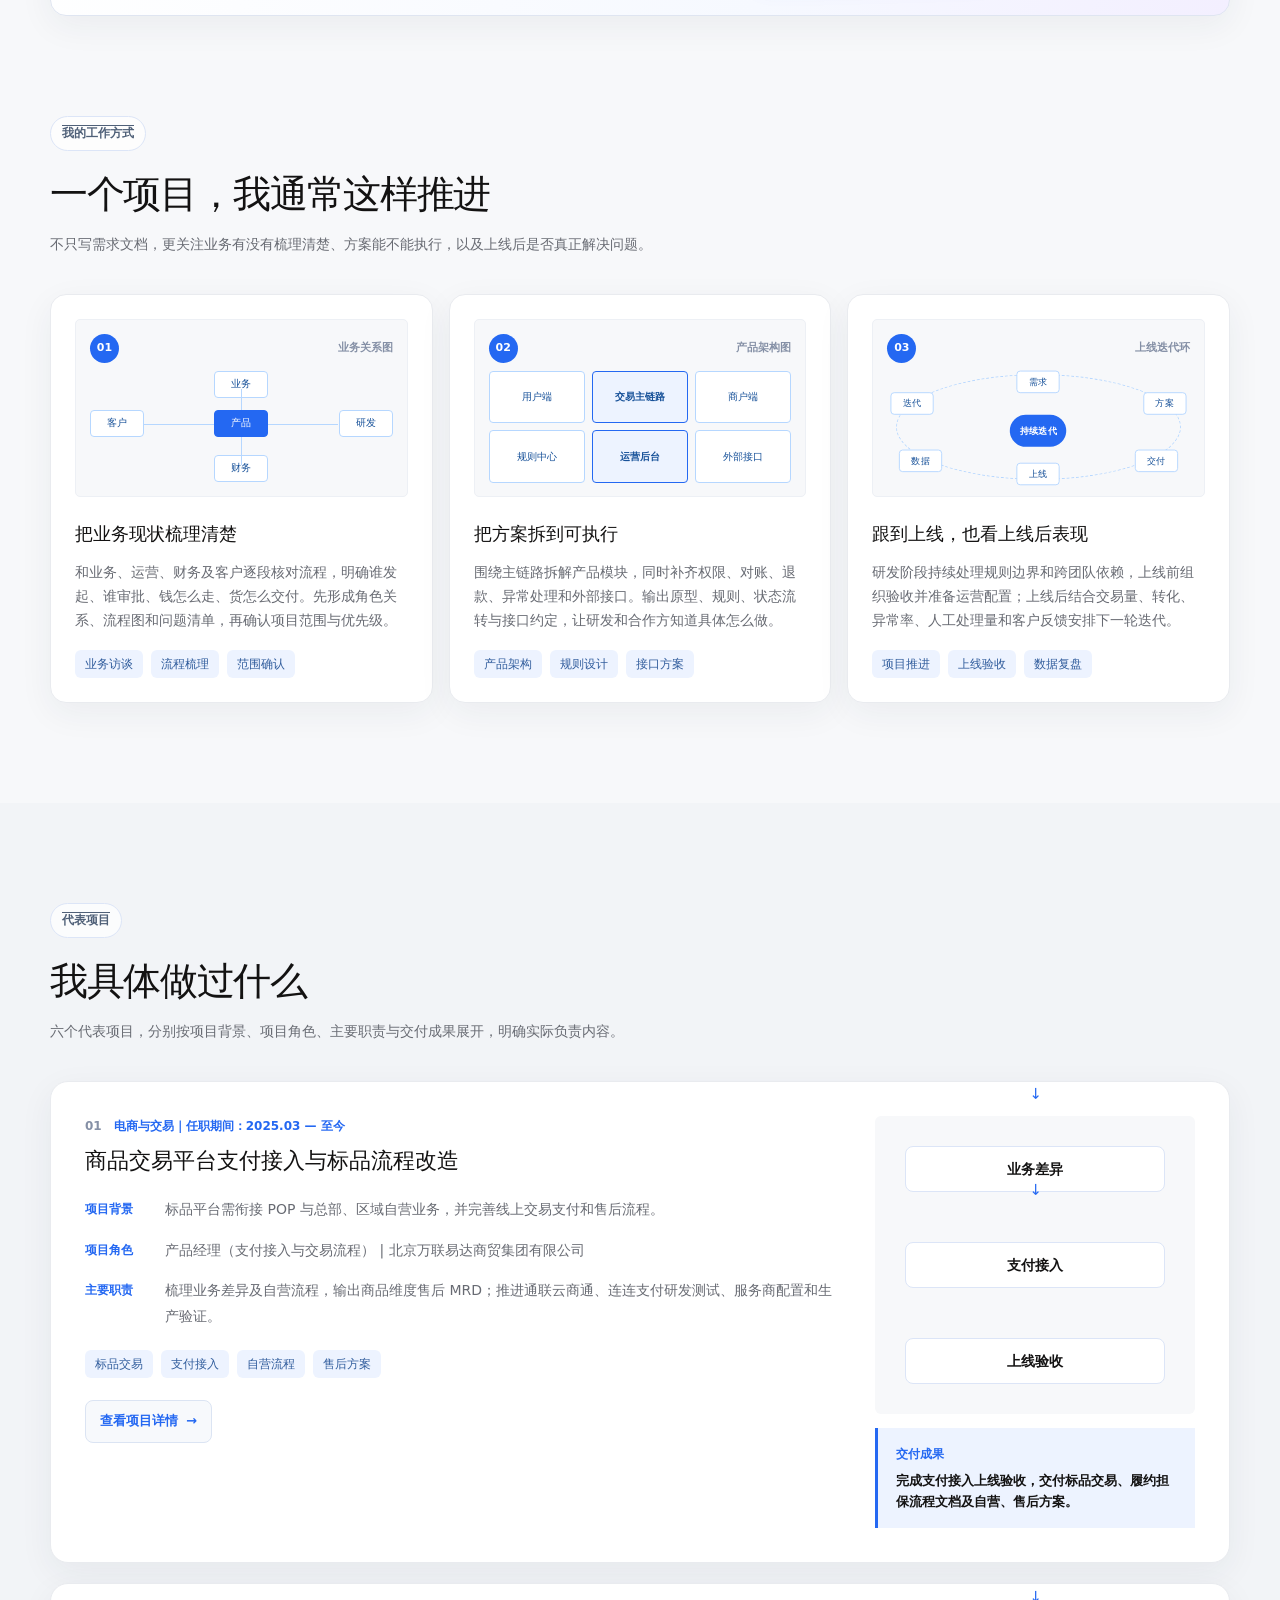
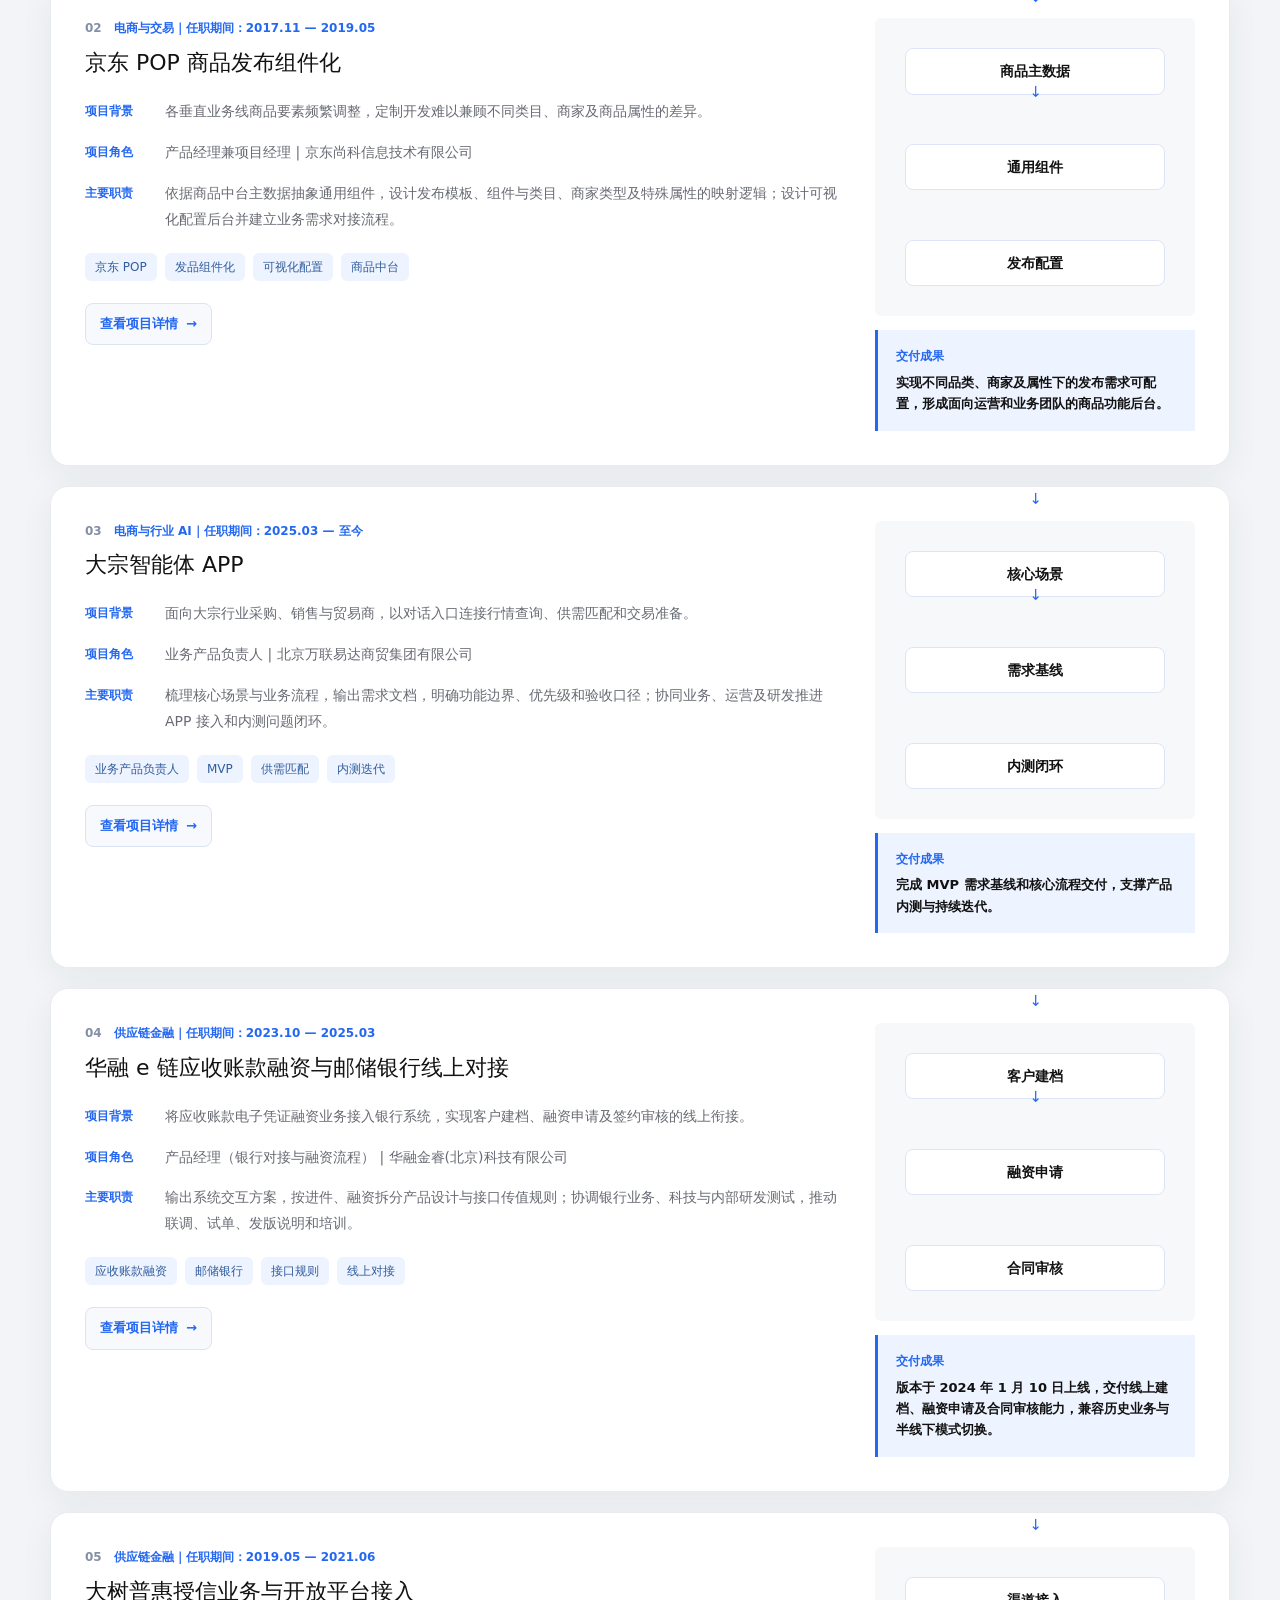
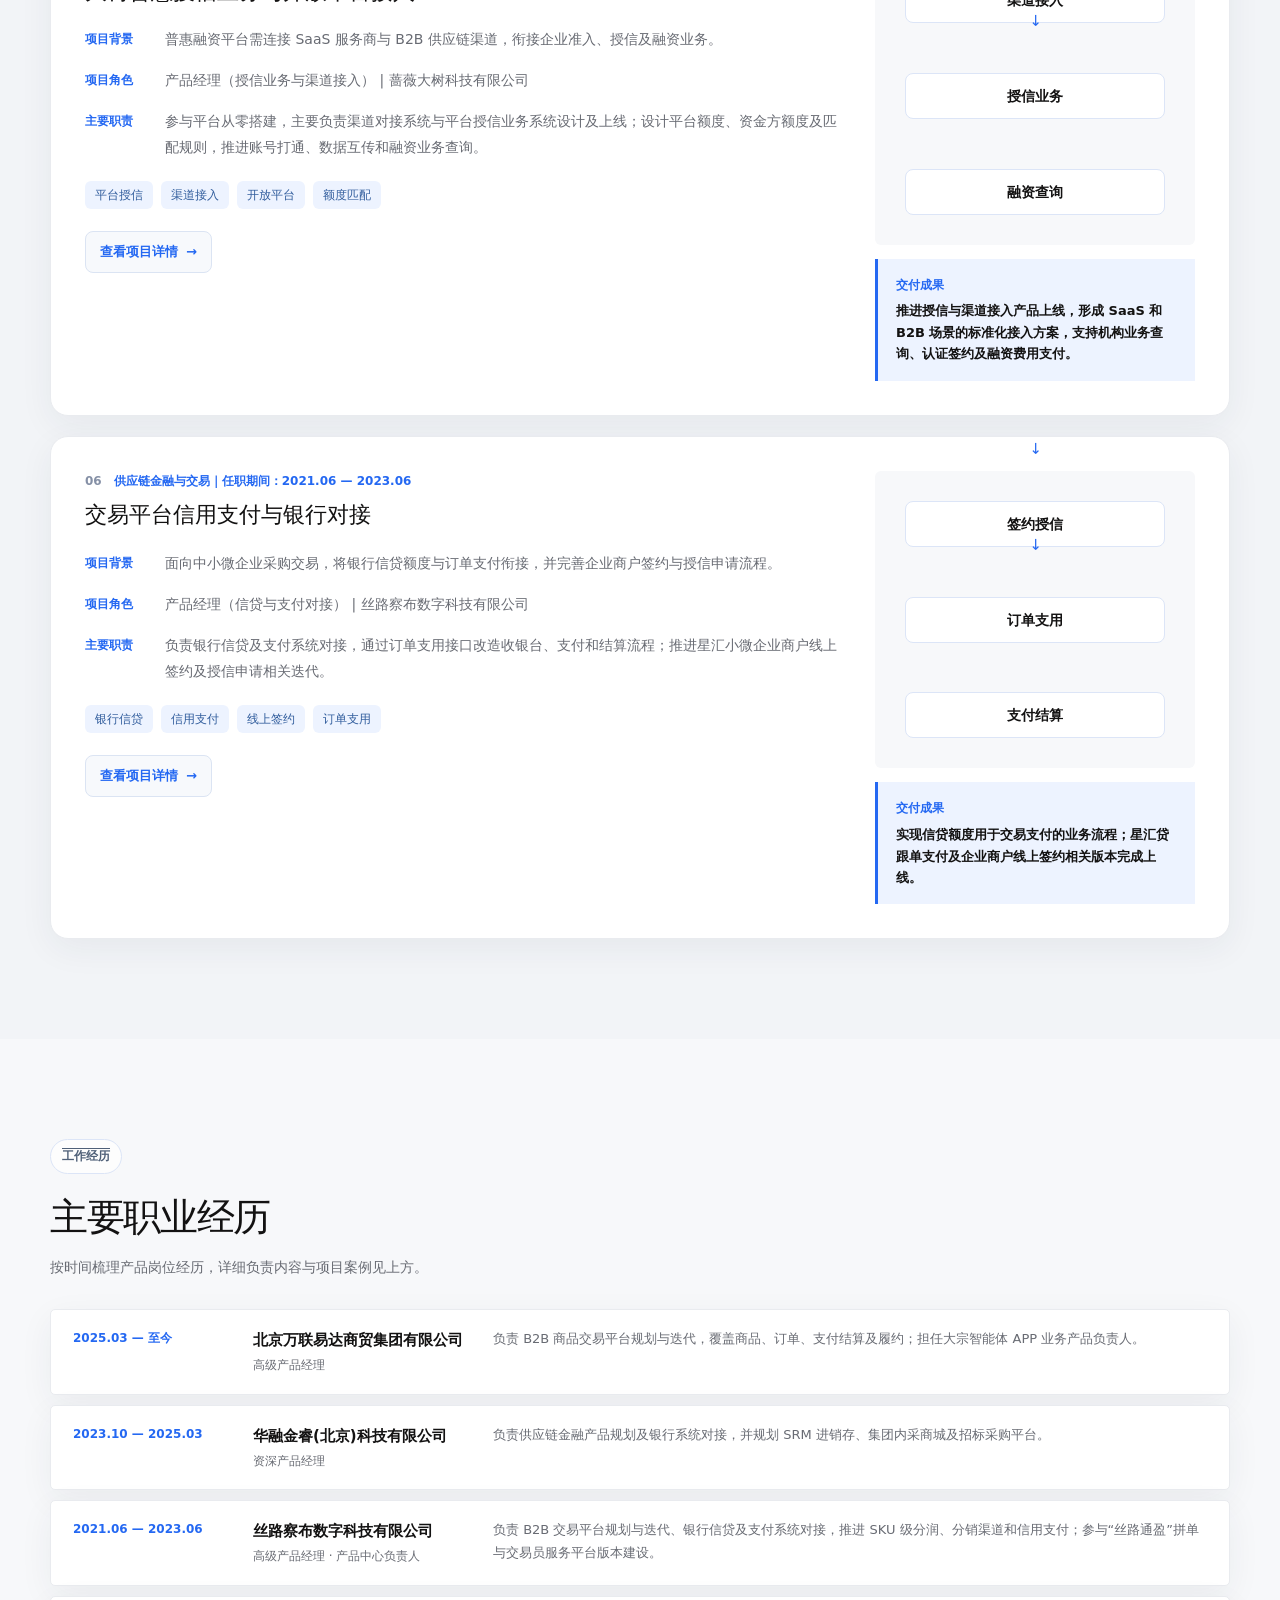
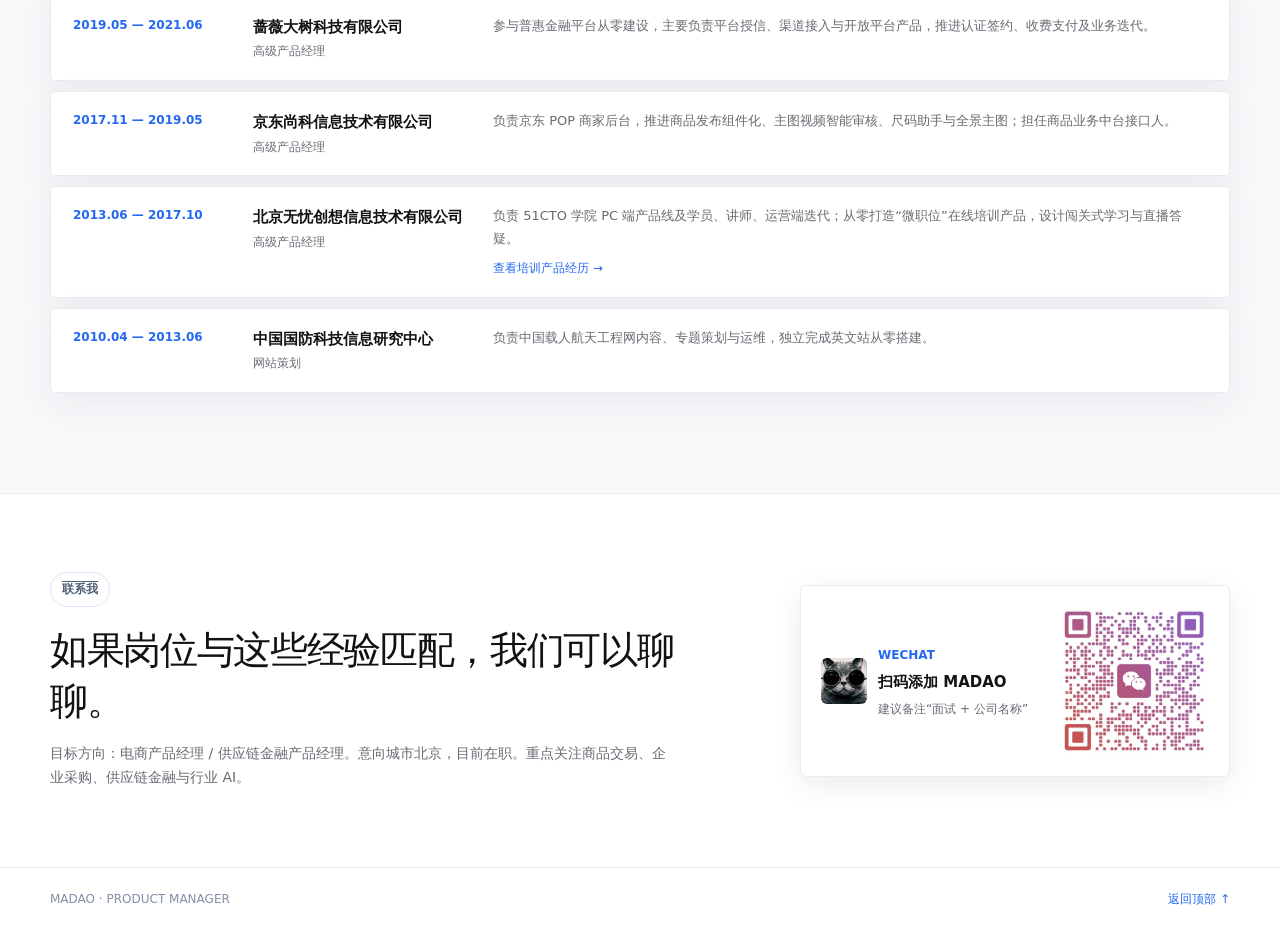
==== commit e08453e6: "Update portfolio with ecommerce and finance resumes" ====
--- a/index.html
+++ b/index.html
@@ -1 +1,2 @@
-<!DOCTYPE html><html lang="zh-CN"><head><meta http-equiv="Content-Security-Policy" content="upgrade-insecure-requests"><meta charSet="utf-8"/><meta name="viewport" content="width=device-width, initial-scale=1"/><link rel="preload" href="/cat-avatar.jpg" as="image"/><link rel="preload" href="/wechat-qr-code.jpg" as="image"/><link rel="stylesheet" href="/assets/index-DmsUBRFv.css" data-rsc-css-href="/assets/index-DmsUBRFv.css" data-precedence="vite-rsc/importer-resources"/><title>MADAO｜资深产品经理 / 产品负责人｜MADAO</title><meta name="description" content="MADAO 的产品工作简介：10 年+产品经验，覆盖 ToB 交易平台、供应链金融、电商中后台、在线教育与行业 AI。"/><meta name="application-name" content="MADAO 的面试工作简介"/><meta name="author" content="MADAO"/><meta name="creator" content="MADAO"/><meta property="og:title" content="MADAO｜资深产品经理 / 产品负责人"/><meta property="og:description" content="覆盖 ToB 交易平台、供应链金融、电商中后台与行业 AI，把复杂业务做成可落地、可运营的平台产品。"/><meta property="og:site_name" content="MADAO 的面试工作简介"/><meta property="og:type" content="website"/><meta property="og:locale" content="zh_CN"/><meta property="og:image" content="https://yangshuai.work/og-bright.png"/><meta property="og:image:width" content="1680"/><meta property="og:image:height" content="941"/><meta property="og:image:alt" content="MADAO 资深产品经理 / 产品负责人"/><meta name="twitter:card" content="summary_large_image"/><meta name="twitter:title" content="MADAO｜资深产品经理 / 产品负责人"/><meta name="twitter:description" content="覆盖 ToB 交易平台、供应链金融、电商中后台与行业 AI，把复杂业务做成可落地、可运营的平台产品。"/><meta name="twitter:image" content="https://yangshuai.work/og-bright.png"/></head><body><a class="skip-link" href="#main-content">跳到主要内容</a><header class="site-header"><div class="shell header-inner"><a class="brand" href="#top" aria-label="MADAO 首页"><img src="[data-uri]" alt=""/><span><strong>MADAO</strong><small>PRODUCT PORTFOLIO</small></span></a><nav class="main-nav" aria-label="页面导航"><a href="#role"><strong>工作方式</strong><small>如何推进项目</small></a><a href="#cases"><strong>项目案例</strong><small>具体做过什么</small></a><a href="#experience"><strong>工作经历</strong><small>职业时间线</small></a><a href="#contact"><strong>个人资料</strong><small>方向与联系方式</small></a></nav><div class="nav-actions"><a class="demo-link" href="https://madao5.top" target="_blank" rel="noopener noreferrer">产品演示站 ↗</a><a class="contact-link" href="#contact">联系我</a></div></div></header><main id="main-content"><section class="hero" id="top" aria-labelledby="hero-title"><div class="shell hero-grid"><div class="hero-copy"><p class="overline">资深产品经理 · 产品负责人</p><h1 id="hero-title">把复杂业务梳理清楚，<span>再做成能落地的产品。</span></h1><p class="hero-lead">主要负责 ToB 交易平台、供应链金融和电商中后台，实际做过商品、订单、合同、支付、结算、履约、授信与银行接口等核心模块。</p><p class="hero-summary">我的工作通常从业务访谈和流程梳理开始，完成产品架构、原型与规则设计，协调研发、测试和外部合作方推进上线，再根据交易数据、异常情况和一线反馈继续迭代。</p><div class="hero-tags" aria-label="核心经验标签"><span>ToB 平台</span><span>供应链金融</span><span>电商中后台</span><span>0 到 1</span><span>数据运营</span></div><div class="hero-actions"><a class="button primary" href="#cases">查看项目案例</a><a class="button secondary" href="#experience">查看工作经历</a></div><div class="hero-route" aria-label="本页阅读顺序"><span>READING PATH</span><a href="#role">业务梳理</a><i>→</i><a href="#cases">项目方案</a><i>→</i><a href="#experience">职业经历</a></div></div><aside class="profile-card" aria-label="MADAO 的求职概况"><div class="profile-head"><img src="[data-uri]" alt="MADAO 的猫头像：戴黑色圆形墨镜的灰猫"/><div><strong>MADAO</strong><span>北京 · 10 年+产品经验</span></div></div><dl><div><dt>方向</dt><dd>资深产品经理 / 产品负责人</dd></div><div><dt>擅长</dt><dd>复杂业务梳理、平台规划、项目落地</dd></div><div><dt>领域</dt><dd>交易、金融、电商与行业 AI</dd></div></dl><p>希望把事情说明白，也把产品真正做出来。</p></aside></div></section><section class="metrics shell" aria-label="产品经验概览"><div><strong>10 年+</strong><span>产品与平台建设经验</span></div><div><strong>5 类业务</strong><span>交易、金融、电商、教育与 AI</span></div><div><strong>多端协同</strong><span>用户端、商户端、运营端与后台</span></div><div><strong>完整交付</strong><span>调研、方案、上线、运营与复盘</span></div></section><aside class="demo-promo shell" aria-labelledby="demo-promo-title"><div class="demo-promo-copy"><p class="demo-promo-label">站内推荐 · 产品演示站</p><h2 id="demo-promo-title">MADAO 产品经理 Club</h2><p>一个面向产品经理的轻量演示站。这里放了更具体的产品案例、可操作原型和工作方法记录，用实际页面补充简历里不便展开的细节。</p><ul aria-label="网站主要内容"><li>产品案例拆解</li><li>交互原型演示</li><li>工作方法记录</li></ul></div><div class="demo-promo-preview" aria-hidden="true"><div class="preview-bar"><i></i><i></i><i></i><span>madao5.top</span></div><div class="preview-body"><strong>产品经理 Club</strong><span>CASE</span><span>DEMO</span><span>NOTES</span><i></i><i></i></div></div><a class="demo-promo-link" href="https://madao5.top" target="_blank" rel="noopener noreferrer">访问 madao5.top <span aria-hidden="true">↗</span></a></aside><section class="section shell" id="role" aria-labelledby="role-title"><div class="section-heading"><p class="overline">我的工作方式</p><h2 id="role-title">一个项目，我通常这样推进</h2><p>不只写需求文档，更关注业务有没有梳理清楚、方案能不能执行，以及上线后是否真正解决问题。</p></div><div class="role-grid"><article class="role-item map"><div class="role-figure" aria-hidden="true"><div class="figure-top"><span>01</span><b>业务关系图</b></div><div class="figure-canvas"><i>客户</i><i>业务</i><i>产品</i><i>财务</i><i>研发</i></div></div><h3>把业务现状梳理清楚</h3><p>和业务、运营、财务及客户逐段核对流程，明确谁发起、谁审批、钱怎么走、货怎么交付。先形成角色关系、流程图和问题清单，再确认项目范围与优先级。</p><div class="tag-list"><span>业务访谈</span><span>流程梳理</span><span>范围确认</span></div></article><article class="role-item blocks"><div class="role-figure" aria-hidden="true"><div class="figure-top"><span>02</span><b>产品架构图</b></div><div class="figure-canvas"><i>用户端</i><i>交易主链路</i><i>商户端</i><i>规则中心</i><i>运营后台</i><i>外部接口</i></div></div><h3>把方案拆到可执行</h3><p>围绕主链路拆解产品模块，同时补齐权限、对账、退款、异常处理和外部接口。输出原型、规则、状态流转与接口约定，让研发和合作方知道具体怎么做。</p><div class="tag-list"><span>产品架构</span><span>规则设计</span><span>接口方案</span></div></article><article class="role-item loop"><div class="role-figure" aria-hidden="true"><div class="figure-top"><span>03</span><b>上线迭代环</b></div><div class="figure-canvas"><i>需求</i><i>方案</i><i>交付</i><i>上线</i><i>数据</i><i>迭代</i></div></div><h3>跟到上线，也看上线后表现</h3><p>研发阶段持续处理规则边界和跨团队依赖，上线前组织验收并准备运营配置；上线后结合交易量、转化、异常率、人工处理量和客户反馈安排下一轮迭代。</p><div class="tag-list"><span>项目推进</span><span>上线验收</span><span>数据复盘</span></div></article></div></section><section class="cases-section" id="cases" aria-labelledby="cases-title"><div class="shell"><div class="section-heading"><p class="overline">代表项目</p><h2 id="cases-title">我具体做过什么</h2><p>用业务背景、负责模块、关键方案和项目结果说明实际工作边界，方便同行快速判断经验是否匹配。</p></div><div class="case-list"><article class="case-item"><div class="case-main"><div class="case-meta"><span>0<!-- -->1</span><p>产业互联网｜2023.10 至今</p></div><h3>企业采购、商品交易与融资的一体化平台</h3><p class="case-description">围绕企业采购和大宗交易，把交易底座、招采协同、银行融资与经营数据放在同一套平台内推进。</p><ul><li>设计商品 SPU / SKU / 批次、订单、合同、支付结算、仓储物流、开票和客户关系等基础能力。</li><li>建设供应商分级、询比价与招标、线上合约、SRM 进销存及集团内采商城。</li><li>对接应收账款电子债权凭证与邮储银行信贷，覆盖建档、申请、审批结果、还款状态和文件传输。</li><li>规划 95 个核心埋点、商家看板和运营驾驶舱，并参与行业 AI 产品规划。</li></ul><div class="tag-list"><span>大宗交易</span><span>招采 / SRM</span><span>银行接口</span><span>数据运营</span></div><a class="case-detail-link" href="/projects/industry-trade-finance">查看项目详情 <span aria-hidden="true">→</span></a></div><aside class="case-side"><div class="work-visual trade-visual" aria-label="从采购到融资的业务链路图"><span>招采</span><i></i><span>交易</span><i></i><span>履约</span><i></i><span>融资</span></div><div class="case-result"><span>项目结果</span><strong>银行项目上线首月业务规模近 3 亿元；核心品类 GMV 阶段增长 150%+</strong></div></aside></article><article class="case-item"><div class="case-main"><div class="case-meta"><span>0<!-- -->2</span><p>B2B 交易｜2021—2023</p></div><h3>从 0 到 1 搭建 B2B 交易平台</h3><p class="case-description">担任产品中心负责人，从最小交易闭环起步，完成微信小程序、商户端与运营端的基础产品建设。</p><ul><li>搭建用户、商户、账户、商品、购物车、订单、支付和结算等核心模块。</li><li>接入聚合担保交易和银行卡快捷支付，支持合并支付、分账、绑卡支付及商户对账。</li><li>设计账期补贴、拼团和分销体系，实现平台服务费实时划扣与佣金结算。</li><li>接入银行授信与贷款支付，在收银台支持企业信用额度支付、结果查询和异常退款。</li></ul><div class="tag-list"><span>交易闭环</span><span>聚合支付</span><span>分销结算</span><span>信用支付</span></div><a class="case-detail-link" href="/projects/b2b-platform">查看项目详情 <span aria-hidden="true">→</span></a></div><aside class="case-side"><div class="work-visual payment-visual" aria-label="订单支付与分账示意图"><div><small>订单金额</small><strong>¥ 128,600</strong></div><div class="split"><span>商户结算</span><span>平台服务费</span></div></div><div class="case-result"><span>项目结果</span><strong>完成小程序、商户端和运营端基础版本上线，并跑通交易与资金闭环</strong></div></aside></article><article class="case-item"><div class="case-main"><div class="case-meta"><span>0<!-- -->3</span><p>供应链金融｜2019—2021</p></div><h3>连接渠道、风控与资金方的融资平台</h3><p class="case-description">作为主产品搭建面向中小微供应商的融资平台，连接渠道资产、内部风控、外部资金方和第三方支付。</p><ul><li>设计客户、商户、账户、资产接入、平台授信、资金方授信、融资和还款流程。</li><li>建设渠道数据中心与标准接口，让 SaaS、B2B 平台可以推送客户及业务数据。</li><li>对接内部大数据风控和外部银行信贷，完成客户与资金方的匹配及流程路由。</li><li>接入第三方支付收取融担费用，并支持渠道返佣流程线上化。</li></ul><div class="tag-list"><span>资产接入</span><span>授信风控</span><span>资金路由</span><span>开放接口</span></div><a class="case-detail-link" href="/projects/supply-chain-finance">查看项目详情 <span aria-hidden="true">→</span></a></div><aside class="case-side"><div class="work-visual finance-visual" aria-label="供应链金融连接关系图"><span>渠道资产</span><b>风控中心</b><span>银行资金</span><em>标准接口 · 统一路由</em></div><div class="case-result"><span>项目结果</span><strong>上线一年累计放款 37 亿元；接入近 30 家 SaaS 与 B2B 渠道平台</strong></div></aside></article><article class="case-item"><div class="case-main"><div class="case-meta"><span>0<!-- -->4</span><p>京东 POP｜2017—2019</p></div><h3>商家发品与内容审核提效</h3><p class="case-description">负责 POP 商家后台的商品、视频和图片产品，重点解决多业务线能力复用、商家发品效率与内容审核压力。</p><ul><li>将商品字段抽象为可配置组件，按类目、商家类型和服务能力组合发布页面。</li><li>重构主图视频审核流程，支持二级审批、类目范围配置和 AI 审核结果回传。</li><li>设计尺码助手，支持商家粘贴或 OCR 提取尺码表，并结合用户身体数据推荐尺码。</li><li>作为商品中台接口人，推进拼购、全景主图、便利店标品库等 20 余项业务需求。</li></ul><div class="tag-list"><span>商家后台</span><span>发品组件化</span><span>AI 审核</span><span>商品中台</span></div><a class="case-detail-link" href="/projects/jd-merchant-products">查看项目详情 <span aria-hidden="true">→</span></a></div><aside class="case-side"><div class="work-visual audit-visual" aria-label="商品内容审核工作台示意图"><div class="audit-card"><i></i><span>商品主图视频</span><b>AI 初审通过</b></div><div class="audit-card"><i></i><span>尺码信息</span><b>待人工复核</b></div></div><div class="case-result"><span>项目结果</span><strong>支持 20+ 项业务需求，应对主图视频日增近百万的审核压力</strong></div></aside></article><article class="case-item"><div class="case-main"><div class="case-meta"><span>0<!-- -->5</span><p>在线教育｜2013—2017</p></div><h3>在线职业培训产品从 MVP 到核心产品线</h3><p class="case-description">负责学员端、讲师端和运营端迭代，并从 0 到 1 推进在线职业培训产品。</p><ul><li>通过问卷、访谈和小范围招生验证培训模式，从试听、报名、补款逐步完善产品。</li><li>将培训过程设计为闯关式学习，补充教学管理、题库、练习测验和直播答疑。</li><li>重构课程发布，将课程拆成商品信息、目录和素材库，支持视频批量上传与素材复用。</li><li>建立讲师积分、等级与权益体系，并补充优惠券、营销活动和订单分摊规则。</li></ul><div class="tag-list"><span>MVP 验证</span><span>闯关学习</span><span>课程发布</span><span>讲师运营</span></div><a class="case-detail-link" href="/projects/online-training">查看项目详情 <span aria-hidden="true">→</span></a></div><aside class="case-side"><div class="work-visual learning-visual" aria-label="在线学习进度示意图"><div><span>01</span><b>试听与报名</b></div><div><span>02</span><b>课程闯关</b></div><div><span>03</span><b>测验与答疑</b></div></div><div class="case-result"><span>项目结果</span><strong>在线培训发展为公司核心产品线，形成完整的课程发布与教学管理体系</strong></div></aside></article></div></div></section><section class="section shell" id="experience" aria-labelledby="experience-title"><div class="section-heading compact"><p class="overline">工作经历</p><h2 id="experience-title">主要职业经历</h2><p>按时间梳理产品岗位经历，详细负责内容与项目案例见上方。</p></div><ol class="experience-list"><li><time>2023.10 — 至今</time><div><strong>万联易达商品交易平台</strong><p>资深产品经理</p></div><span>大宗交易、供应链金融、招标采购、SRM / 内采商城、数据运营与行业 AI</span></li><li><time>2021.06 — 2023.06</time><div><strong>丝路察布</strong><p>高级产品经理 · 产品中心负责人</p></div><span>B2B 交易平台、支付结算、分销与信用支付</span></li><li><time>2019.05 — 2021.06</time><div><strong>蔷薇大树</strong><p>高级产品经理</p></div><span>普惠金融平台、授信风控与开放渠道</span></li><li><time>2017.11 — 2019.05</time><div><strong>京东商城</strong><p>技术研发产品经理</p></div><span>POP 商家商品、视频与图片产品线</span></li><li><time>2013.06 — 2017.10</time><div><strong>51CTO 学院</strong><p>高级产品经理</p></div><span>学员端、讲师端、运营端及在线职业培训产品</span></li></ol></section><section class="contact-section" id="contact" aria-labelledby="contact-title"><div class="shell contact-grid"><div><p class="overline">联系我</p><h2 id="contact-title">如果岗位与这些经验匹配，我们可以聊聊。</h2><p>目标方向：资深产品经理 / 产品负责人。重点关注产业互联网、企业服务、供应链金融、大宗交易与行业 AI。</p></div><div class="wechat-panel"><div class="wechat-identity"><img src="[data-uri]" alt="MADAO 的猫头像"/><div><span>WECHAT</span><strong>扫码添加 MADAO</strong><p>建议备注“面试 + 公司名称”</p></div></div><img class="wechat-code" src="[data-uri]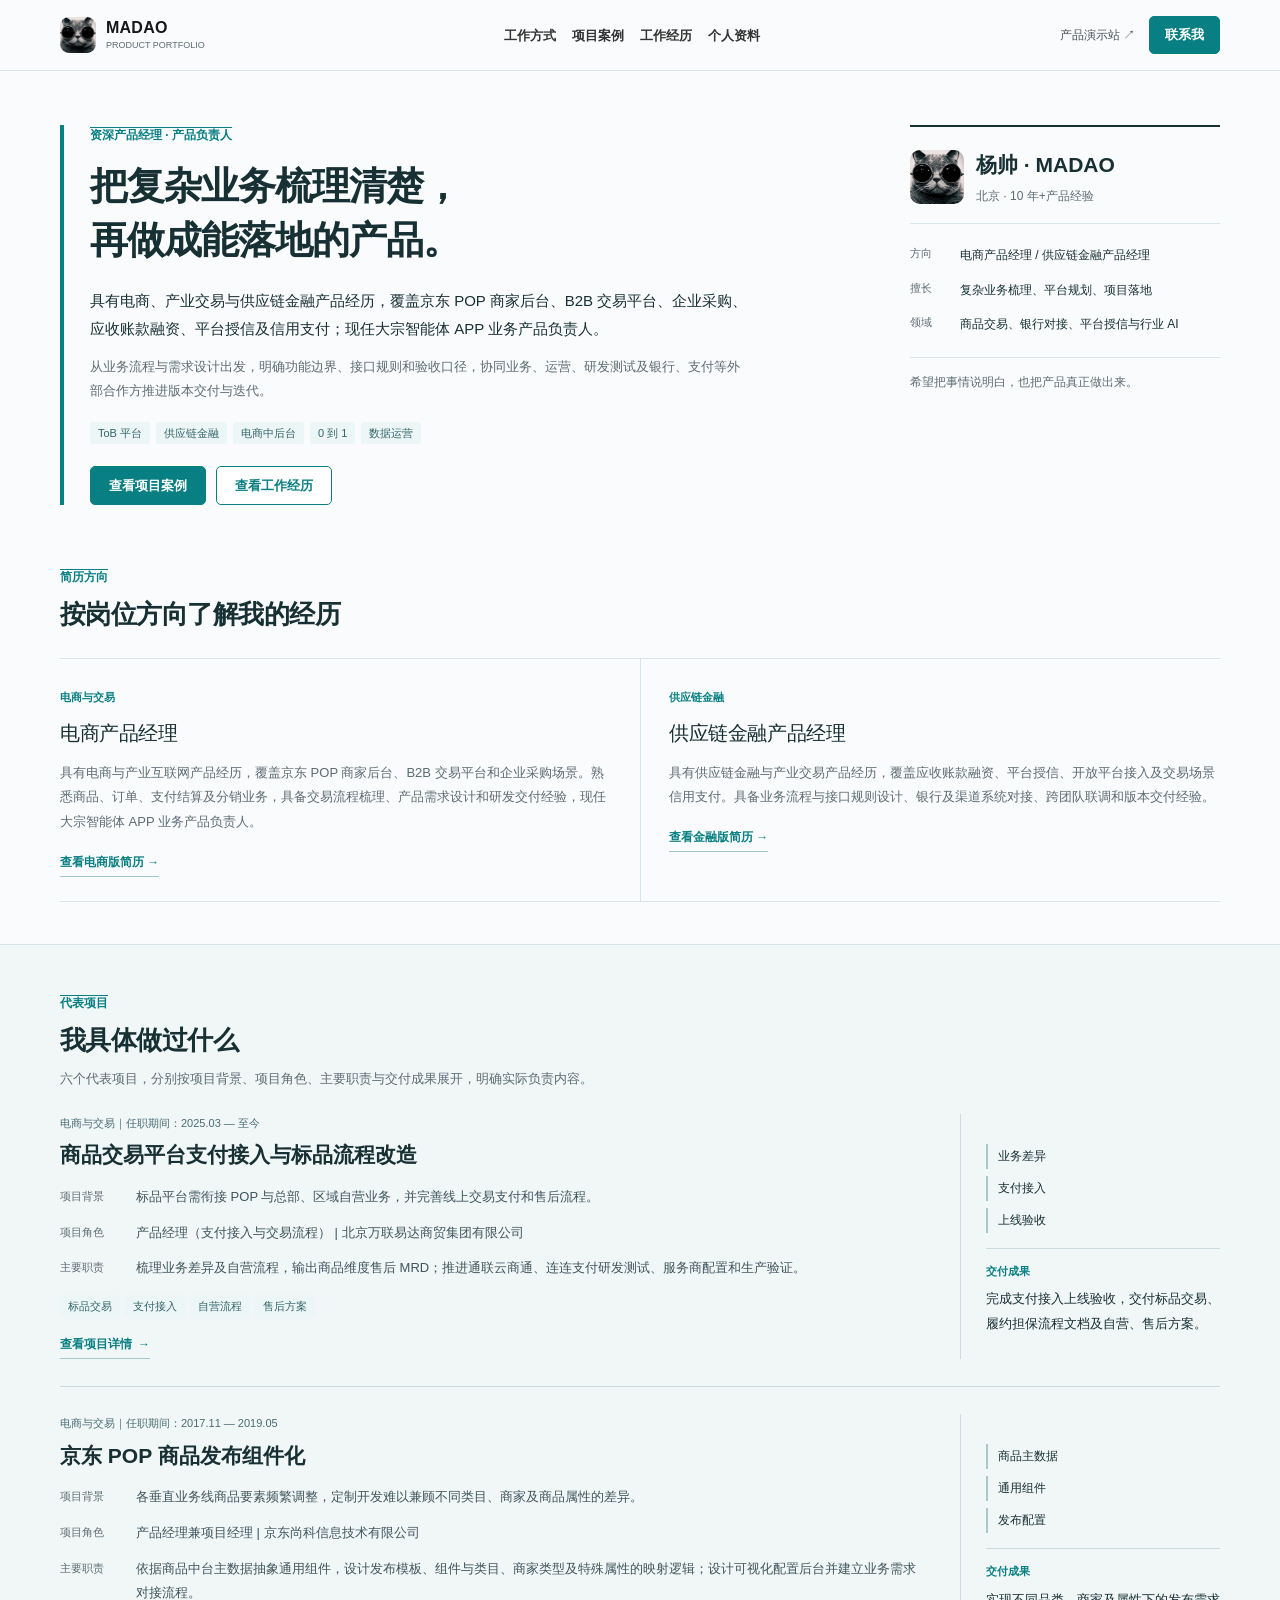
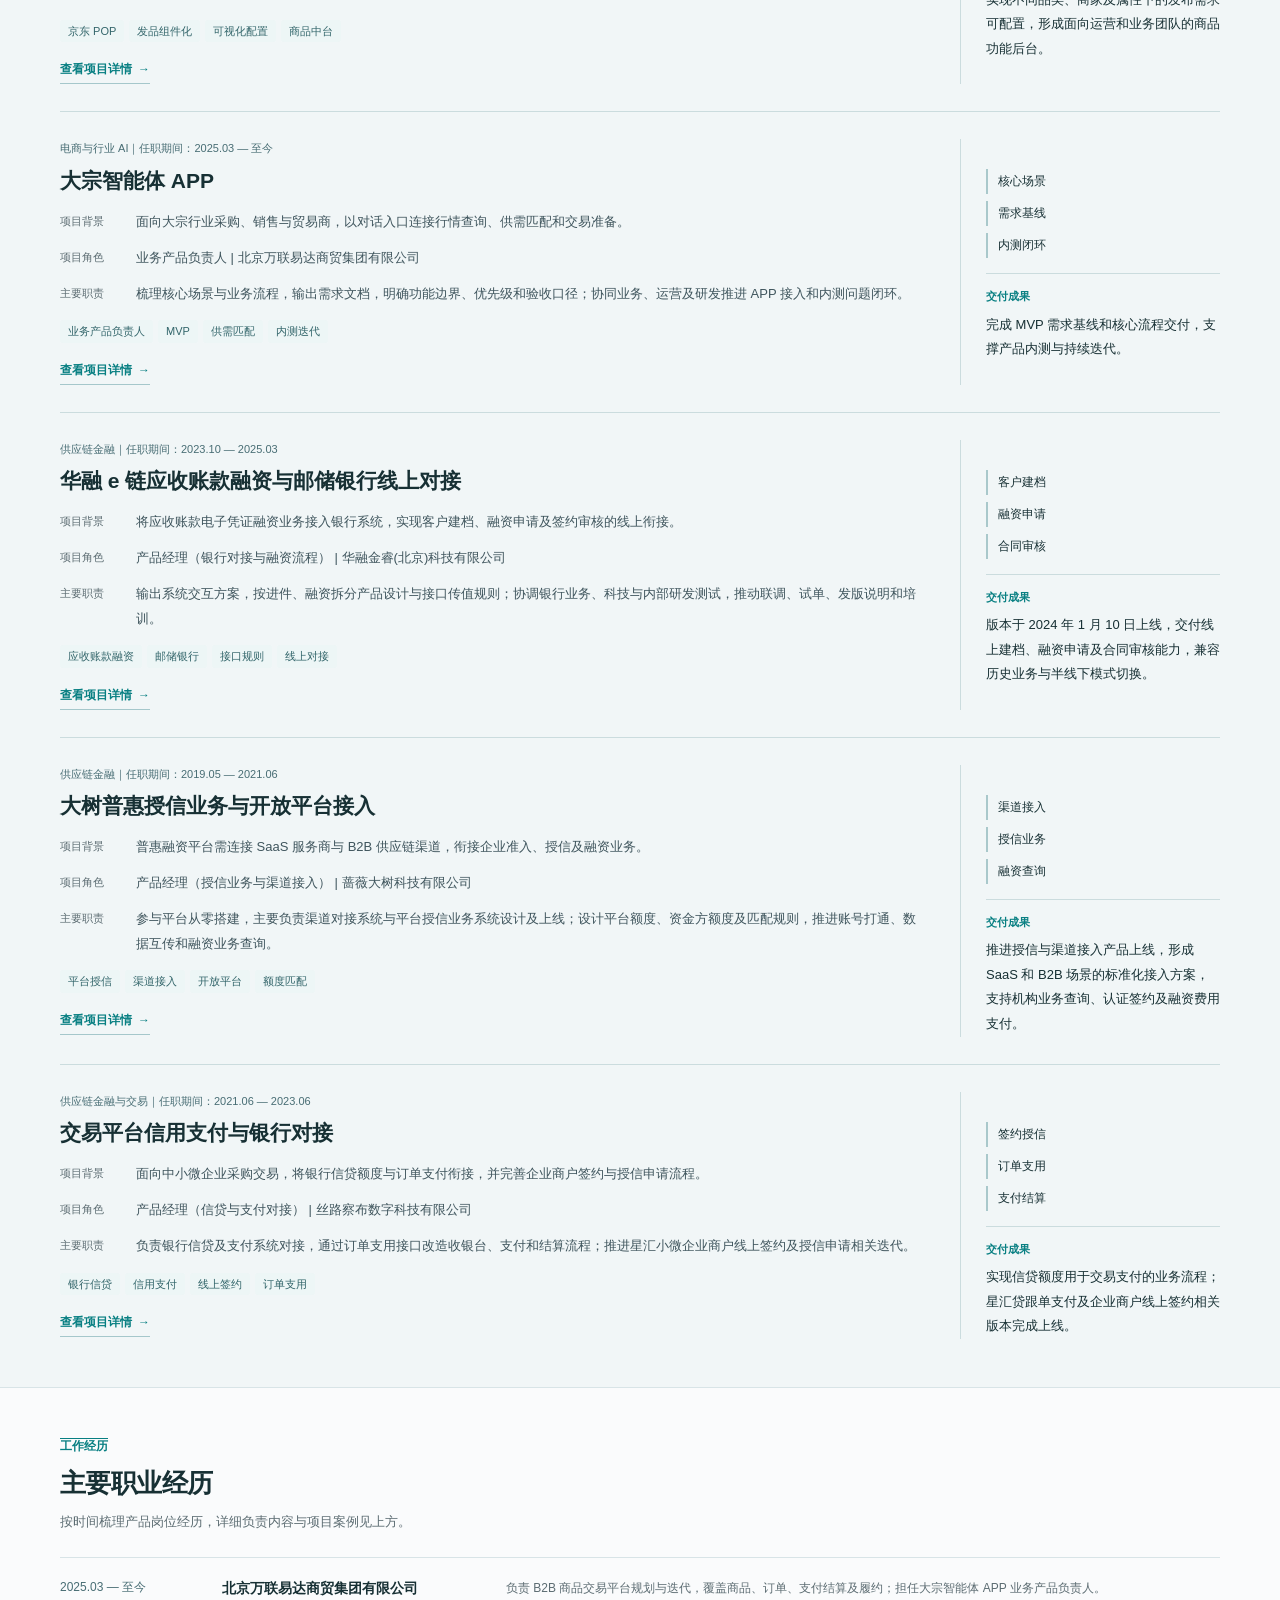
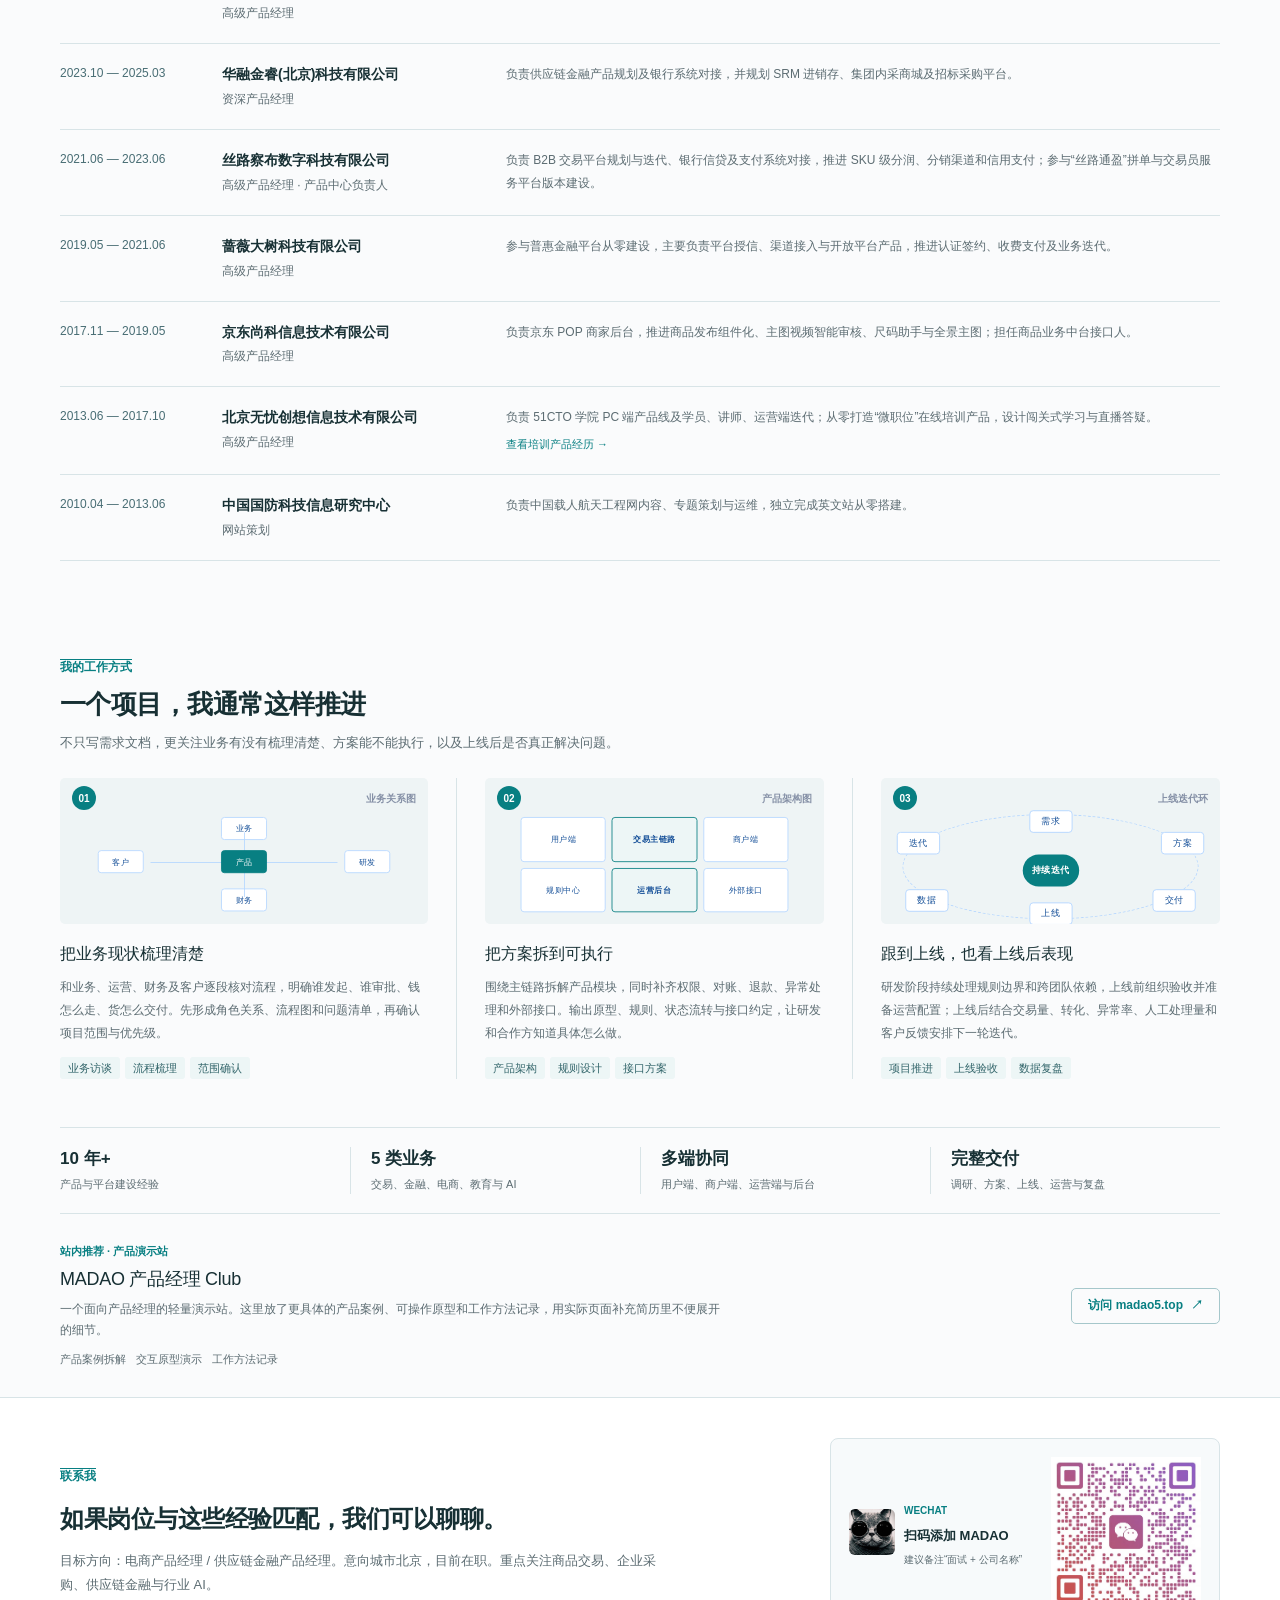
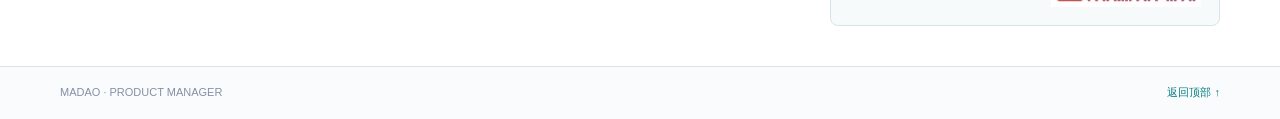
==== commit 757c0f75: "Redesign portfolio as a compact product work archive" ====
--- a/index.html
+++ b/index.html
@@ -1,2 +1,2 @@
 <!DOCTYPE html>
-<html lang="zh-CN"><head><meta http-equiv="Content-Security-Policy" content="upgrade-insecure-requests"><meta charset="utf-8"><meta name="viewport" content="width=device-width, initial-scale=1"><link rel="preload" href="/cat-avatar.jpg" as="image"><link rel="preload" href="/wechat-qr-code.jpg" as="image"><link rel="stylesheet" href="/assets/index-SglAvg2i.css" data-rsc-css-href="/assets/index-SglAvg2i.css" data-precedence="vite-rsc/importer-resources"><title>杨帅 MADAO｜电商 / 供应链金融产品经理｜MADAO</title><meta name="description" content="杨帅的产品工作简介：电商与供应链金融两条方向，涵盖商品交易、支付接入、京东 POP、银行对接、平台授信与大宗智能体 APP。"><meta name="application-name" content="MADAO 的面试工作简介"><meta name="author" content="MADAO"><meta name="creator" content="MADAO"><meta property="og:title" content="杨帅 MADAO｜电商 / 供应链金融产品经理"><meta property="og:description" content="杨帅的产品工作简介：电商与供应链金融两条方向，涵盖商品交易、支付接入、京东 POP、银行对接、平台授信与大宗智能体 APP。"><meta property="og:site_name" content="MADAO 的面试工作简介"><meta property="og:type" content="website"><meta property="og:locale" content="zh_CN"><meta property="og:image" content="https://yangshuai.work/og-bright.png"><meta property="og:image:width" content="1680"><meta property="og:image:height" content="941"><meta property="og:image:alt" content="MADAO 资深产品经理 / 产品负责人"><meta name="twitter:card" content="summary_large_image"><meta name="twitter:title" content="杨帅 MADAO｜电商 / 供应链金融产品经理"><meta name="twitter:description" content="杨帅的产品工作简介：电商与供应链金融两条方向，涵盖商品交易、支付接入、京东 POP、银行对接、平台授信与大宗智能体 APP。"><meta name="twitter:image" content="https://yangshuai.work/og-bright.png"><link rel="canonical" href="https://yangshuai.work/"><meta name="content-version" content="2026-10-04-resumes-v1"><link rel="stylesheet" href="/assets/resume-update-20261004.css"></head><body><a class="skip-link" href="#main-content">跳到主要内容</a><header class="site-header"><div class="shell header-inner"><a class="brand" href="#top" aria-label="MADAO 首页"><img src="/cat-avatar.jpg" alt=""><span><strong>MADAO</strong><small>PRODUCT PORTFOLIO</small></span></a><nav class="main-nav" aria-label="页面导航"><a href="#role"><strong>工作方式</strong><small>如何推进项目</small></a><a href="#cases"><strong>项目案例</strong><small>具体做过什么</small></a><a href="#experience"><strong>工作经历</strong><small>职业时间线</small></a><a href="#contact"><strong>个人资料</strong><small>方向与联系方式</small></a></nav><div class="nav-actions"><a class="demo-link" href="https://madao5.top" target="_blank" rel="noopener noreferrer">产品演示站 ↗</a><a class="contact-link" href="#contact">联系我</a></div></div></header><main id="main-content"><section class="hero" id="top" aria-labelledby="hero-title"><div class="shell hero-grid"><div class="hero-copy"><p class="overline">资深产品经理 · 产品负责人</p><h1 id="hero-title">把复杂业务梳理清楚，<span>再做成能落地的产品。</span></h1><p class="hero-lead">具有电商、产业交易与供应链金融产品经历，覆盖京东 POP 商家后台、B2B 交易平台、企业采购、应收账款融资、平台授信及信用支付；现任大宗智能体 APP 业务产品负责人。</p><p class="hero-summary">从业务流程与需求设计出发，明确功能边界、接口规则和验收口径，协同业务、运营、研发测试及银行、支付等外部合作方推进版本交付与迭代。</p><div class="hero-tags" aria-label="核心经验标签"><span>ToB 平台</span><span>供应链金融</span><span>电商中后台</span><span>0 到 1</span><span>数据运营</span></div><div class="hero-actions"><a class="button primary" href="#cases">查看项目案例</a><a class="button secondary" href="#experience">查看工作经历</a></div><div class="hero-route" aria-label="本页阅读顺序"><span>READING PATH</span><a href="#role">业务梳理</a><i>→</i><a href="#cases">项目方案</a><i>→</i><a href="#experience">职业经历</a></div></div><aside class="profile-card" aria-label="MADAO 的求职概况"><div class="profile-head"><img src="/cat-avatar.jpg" alt="MADAO 的猫头像：戴黑色圆形墨镜的灰猫"><div><strong>杨帅 · MADAO</strong><span>北京 · 10 年+产品经验</span></div></div><dl><div><dt>方向</dt><dd>电商产品经理 / 供应链金融产品经理</dd></div><div><dt>擅长</dt><dd>复杂业务梳理、平台规划、项目落地</dd></div><div><dt>领域</dt><dd>商品交易、银行对接、平台授信与行业 AI</dd></div></dl><p>希望把事情说明白，也把产品真正做出来。</p></aside></div></section><section class="metrics shell" aria-label="产品经验概览"><div><strong>10 年+</strong><span>产品与平台建设经验</span></div><div><strong>5 类业务</strong><span>交易、金融、电商、教育与 AI</span></div><div><strong>多端协同</strong><span>用户端、商户端、运营端与后台</span></div><div><strong>完整交付</strong><span>调研、方案、上线、运营与复盘</span></div></section><section class="resume-directions shell" id="resumes" aria-labelledby="resumes-title"><div class="section-heading compact"><p class="overline">简历方向</p><h2 id="resumes-title">按岗位方向了解我的经历</h2></div><div class="resume-direction-grid"><article><span class="direction-kicker">电商与交易</span><h3>电商产品经理</h3><p>具有电商与产业互联网产品经历，覆盖京东 POP 商家后台、B2B 交易平台和企业采购场景。熟悉商品、订单、支付结算及分销业务，具备交易流程梳理、产品需求设计和研发交付经验，现任大宗智能体 APP 业务产品负责人。</p><a class="case-detail-link" href="/resumes/ecommerce">查看电商版简历 →</a></article><article><span class="direction-kicker">供应链金融</span><h3>供应链金融产品经理</h3><p>具有供应链金融与产业交易产品经历，覆盖应收账款融资、平台授信、开放平台接入及交易场景信用支付。具备业务流程与接口规则设计、银行及渠道系统对接、跨团队联调和版本交付经验。</p><a class="case-detail-link" href="/resumes/finance">查看金融版简历 →</a></article></div></section><aside class="demo-promo shell" aria-labelledby="demo-promo-title"><div class="demo-promo-copy"><p class="demo-promo-label">站内推荐 · 产品演示站</p><h2 id="demo-promo-title">MADAO 产品经理 Club</h2><p>一个面向产品经理的轻量演示站。这里放了更具体的产品案例、可操作原型和工作方法记录，用实际页面补充简历里不便展开的细节。</p><ul aria-label="网站主要内容"><li>产品案例拆解</li><li>交互原型演示</li><li>工作方法记录</li></ul></div><div class="demo-promo-preview" aria-hidden="true"><div class="preview-bar"><i></i><i></i><i></i><span>madao5.top</span></div><div class="preview-body"><strong>产品经理 Club</strong><span>CASE</span><span>DEMO</span><span>NOTES</span><i></i><i></i></div></div><a class="demo-promo-link" href="https://madao5.top" target="_blank" rel="noopener noreferrer">访问 madao5.top <span aria-hidden="true">↗</span></a></aside><section class="section shell" id="role" aria-labelledby="role-title"><div class="section-heading"><p class="overline">我的工作方式</p><h2 id="role-title">一个项目，我通常这样推进</h2><p>不只写需求文档，更关注业务有没有梳理清楚、方案能不能执行，以及上线后是否真正解决问题。</p></div><div class="role-grid"><article class="role-item map"><div class="role-figure" aria-hidden="true"><div class="figure-top"><span>01</span><b>业务关系图</b></div><div class="figure-canvas"><i>客户</i><i>业务</i><i>产品</i><i>财务</i><i>研发</i></div></div><h3>把业务现状梳理清楚</h3><p>和业务、运营、财务及客户逐段核对流程，明确谁发起、谁审批、钱怎么走、货怎么交付。先形成角色关系、流程图和问题清单，再确认项目范围与优先级。</p><div class="tag-list"><span>业务访谈</span><span>流程梳理</span><span>范围确认</span></div></article><article class="role-item blocks"><div class="role-figure" aria-hidden="true"><div class="figure-top"><span>02</span><b>产品架构图</b></div><div class="figure-canvas"><i>用户端</i><i>交易主链路</i><i>商户端</i><i>规则中心</i><i>运营后台</i><i>外部接口</i></div></div><h3>把方案拆到可执行</h3><p>围绕主链路拆解产品模块，同时补齐权限、对账、退款、异常处理和外部接口。输出原型、规则、状态流转与接口约定，让研发和合作方知道具体怎么做。</p><div class="tag-list"><span>产品架构</span><span>规则设计</span><span>接口方案</span></div></article><article class="role-item loop"><div class="role-figure" aria-hidden="true"><div class="figure-top"><span>03</span><b>上线迭代环</b></div><div class="figure-canvas"><i>需求</i><i>方案</i><i>交付</i><i>上线</i><i>数据</i><i>迭代</i></div></div><h3>跟到上线，也看上线后表现</h3><p>研发阶段持续处理规则边界和跨团队依赖，上线前组织验收并准备运营配置；上线后结合交易量、转化、异常率、人工处理量和客户反馈安排下一轮迭代。</p><div class="tag-list"><span>项目推进</span><span>上线验收</span><span>数据复盘</span></div></article></div></section><section class="cases-section" id="cases" aria-labelledby="cases-title"><div class="shell"><div class="section-heading"><p class="overline">代表项目</p><h2 id="cases-title">我具体做过什么</h2><p>六个代表项目，分别按项目背景、项目角色、主要职责与交付成果展开，明确实际负责内容。</p></div><div class="case-list"><article class="case-item" id="case-industry-trade-finance"><div class="case-main"><div class="case-meta"><span>01</span><p>电商与交易｜任职期间：2025.03 — 至今</p></div><h3>商品交易平台支付接入与标品流程改造</h3><dl class="case-fields"><div><dt>项目背景</dt><dd>标品平台需衔接 POP 与总部、区域自营业务，并完善线上交易支付和售后流程。</dd></div><div><dt>项目角色</dt><dd>产品经理（支付接入与交易流程）  |  北京万联易达商贸集团有限公司</dd></div><div><dt>主要职责</dt><dd>梳理业务差异及自营流程，输出商品维度售后 MRD；推进通联云商通、连连支付研发测试、服务商配置和生产验证。</dd></div></dl><div class="tag-list"><span>标品交易</span><span>支付接入</span><span>自营流程</span><span>售后方案</span></div><a class="case-detail-link" href="/projects/industry-trade-finance">查看项目详情 <span aria-hidden="true">→</span></a></div><aside class="case-side"><div class="work-visual resume-flow" aria-label="项目工作重点"><span>业务差异</span><i aria-hidden="true">→</i><span>支付接入</span><i aria-hidden="true">→</i><span>上线验收</span></div><div class="case-result"><span>交付成果</span><strong>完成支付接入上线验收，交付标品交易、履约担保流程文档及自营、售后方案。</strong></div></aside></article><article class="case-item" id="case-jd-merchant-products"><div class="case-main"><div class="case-meta"><span>02</span><p>电商与交易｜任职期间：2017.11 — 2019.05</p></div><h3>京东 POP 商品发布组件化</h3><dl class="case-fields"><div><dt>项目背景</dt><dd>各垂直业务线商品要素频繁调整，定制开发难以兼顾不同类目、商家及商品属性的差异。</dd></div><div><dt>项目角色</dt><dd>产品经理兼项目经理  |  京东尚科信息技术有限公司</dd></div><div><dt>主要职责</dt><dd>依据商品中台主数据抽象通用组件，设计发布模板、组件与类目、商家类型及特殊属性的映射逻辑；设计可视化配置后台并建立业务需求对接流程。</dd></div></dl><div class="tag-list"><span>京东 POP</span><span>发品组件化</span><span>可视化配置</span><span>商品中台</span></div><a class="case-detail-link" href="/projects/jd-merchant-products">查看项目详情 <span aria-hidden="true">→</span></a></div><aside class="case-side"><div class="work-visual resume-flow" aria-label="项目工作重点"><span>商品主数据</span><i aria-hidden="true">→</i><span>通用组件</span><i aria-hidden="true">→</i><span>发布配置</span></div><div class="case-result"><span>交付成果</span><strong>实现不同品类、商家及属性下的发布需求可配置，形成面向运营和业务团队的商品功能后台。</strong></div></aside></article><article class="case-item" id="case-bulk-ai-app"><div class="case-main"><div class="case-meta"><span>03</span><p>电商与行业 AI｜任职期间：2025.03 — 至今</p></div><h3>大宗智能体 APP</h3><dl class="case-fields"><div><dt>项目背景</dt><dd>面向大宗行业采购、销售与贸易商，以对话入口连接行情查询、供需匹配和交易准备。</dd></div><div><dt>项目角色</dt><dd>业务产品负责人  |  北京万联易达商贸集团有限公司</dd></div><div><dt>主要职责</dt><dd>梳理核心场景与业务流程，输出需求文档，明确功能边界、优先级和验收口径；协同业务、运营及研发推进 APP 接入和内测问题闭环。</dd></div></dl><div class="tag-list"><span>业务产品负责人</span><span>MVP</span><span>供需匹配</span><span>内测迭代</span></div><a class="case-detail-link" href="/projects/bulk-ai-app">查看项目详情 <span aria-hidden="true">→</span></a></div><aside class="case-side"><div class="work-visual resume-flow" aria-label="项目工作重点"><span>核心场景</span><i aria-hidden="true">→</i><span>需求基线</span><i aria-hidden="true">→</i><span>内测闭环</span></div><div class="case-result"><span>交付成果</span><strong>完成 MVP 需求基线和核心流程交付，支撑产品内测与持续迭代。</strong></div></aside></article><article class="case-item" id="case-huarong-echain"><div class="case-main"><div class="case-meta"><span>04</span><p>供应链金融｜任职期间：2023.10 — 2025.03</p></div><h3>华融 e 链应收账款融资与邮储银行线上对接</h3><dl class="case-fields"><div><dt>项目背景</dt><dd>将应收账款电子凭证融资业务接入银行系统，实现客户建档、融资申请及签约审核的线上衔接。</dd></div><div><dt>项目角色</dt><dd>产品经理（银行对接与融资流程）  |  华融金睿(北京)科技有限公司</dd></div><div><dt>主要职责</dt><dd>输出系统交互方案，按进件、融资拆分产品设计与接口传值规则；协调银行业务、科技与内部研发测试，推动联调、试单、发版说明和培训。</dd></div></dl><div class="tag-list"><span>应收账款融资</span><span>邮储银行</span><span>接口规则</span><span>线上对接</span></div><a class="case-detail-link" href="/projects/huarong-echain">查看项目详情 <span aria-hidden="true">→</span></a></div><aside class="case-side"><div class="work-visual resume-flow" aria-label="项目工作重点"><span>客户建档</span><i aria-hidden="true">→</i><span>融资申请</span><i aria-hidden="true">→</i><span>合同审核</span></div><div class="case-result"><span>交付成果</span><strong>版本于 2024 年 1 月 10 日上线，交付线上建档、融资申请及合同审核能力，兼容历史业务与半线下模式切换。</strong></div></aside></article><article class="case-item" id="case-supply-chain-finance"><div class="case-main"><div class="case-meta"><span>05</span><p>供应链金融｜任职期间：2019.05 — 2021.06</p></div><h3>大树普惠授信业务与开放平台接入</h3><dl class="case-fields"><div><dt>项目背景</dt><dd>普惠融资平台需连接 SaaS 服务商与 B2B 供应链渠道，衔接企业准入、授信及融资业务。</dd></div><div><dt>项目角色</dt><dd>产品经理（授信业务与渠道接入）  |  蔷薇大树科技有限公司</dd></div><div><dt>主要职责</dt><dd>参与平台从零搭建，主要负责渠道对接系统与平台授信业务系统设计及上线；设计平台额度、资金方额度及匹配规则，推进账号打通、数据互传和融资业务查询。</dd></div></dl><div class="tag-list"><span>平台授信</span><span>渠道接入</span><span>开放平台</span><span>额度匹配</span></div><a class="case-detail-link" href="/projects/supply-chain-finance">查看项目详情 <span aria-hidden="true">→</span></a></div><aside class="case-side"><div class="work-visual resume-flow" aria-label="项目工作重点"><span>渠道接入</span><i aria-hidden="true">→</i><span>授信业务</span><i aria-hidden="true">→</i><span>融资查询</span></div><div class="case-result"><span>交付成果</span><strong>推进授信与渠道接入产品上线，形成 SaaS 和 B2B 场景的标准化接入方案，支持机构业务查询、认证签约及融资费用支付。</strong></div></aside></article><article class="case-item" id="case-b2b-platform"><div class="case-main"><div class="case-meta"><span>06</span><p>供应链金融与交易｜任职期间：2021.06 — 2023.06</p></div><h3>交易平台信用支付与银行对接</h3><dl class="case-fields"><div><dt>项目背景</dt><dd>面向中小微企业采购交易，将银行信贷额度与订单支付衔接，并完善企业商户签约与授信申请流程。</dd></div><div><dt>项目角色</dt><dd>产品经理（信贷与支付对接）  |  丝路察布数字科技有限公司</dd></div><div><dt>主要职责</dt><dd>负责银行信贷及支付系统对接，通过订单支用接口改造收银台、支付和结算流程；推进星汇小微企业商户线上签约及授信申请相关迭代。</dd></div></dl><div class="tag-list"><span>银行信贷</span><span>信用支付</span><span>线上签约</span><span>订单支用</span></div><a class="case-detail-link" href="/projects/b2b-platform">查看项目详情 <span aria-hidden="true">→</span></a></div><aside class="case-side"><div class="work-visual resume-flow" aria-label="项目工作重点"><span>签约授信</span><i aria-hidden="true">→</i><span>订单支用</span><i aria-hidden="true">→</i><span>支付结算</span></div><div class="case-result"><span>交付成果</span><strong>实现信贷额度用于交易支付的业务流程；星汇贷跟单支付及企业商户线上签约相关版本完成上线。</strong></div></aside></article></div></div></section><section class="section shell" id="experience" aria-labelledby="experience-title"><div class="section-heading compact"><p class="overline">工作经历</p><h2 id="experience-title">主要职业经历</h2><p>按时间梳理产品岗位经历，详细负责内容与项目案例见上方。</p></div><ol class="experience-list"><li><time>2025.03 — 至今</time><div><strong>北京万联易达商贸集团有限公司</strong><p>高级产品经理</p></div><span>负责 B2B 商品交易平台规划与迭代，覆盖商品、订单、支付结算及履约；担任大宗智能体 APP 业务产品负责人。</span></li><li><time>2023.10 — 2025.03</time><div><strong>华融金睿(北京)科技有限公司</strong><p>资深产品经理</p></div><span>负责供应链金融产品规划及银行系统对接，并规划 SRM 进销存、集团内采商城及招标采购平台。</span></li><li><time>2021.06 — 2023.06</time><div><strong>丝路察布数字科技有限公司</strong><p>高级产品经理 · 产品中心负责人</p></div><span>负责 B2B 交易平台规划与迭代、银行信贷及支付系统对接，推进 SKU 级分润、分销渠道和信用支付；参与“丝路通盈”拼单与交易员服务平台版本建设。</span></li><li><time>2019.05 — 2021.06</time><div><strong>蔷薇大树科技有限公司</strong><p>高级产品经理</p></div><span>参与普惠金融平台从零建设，主要负责平台授信、渠道接入与开放平台产品，推进认证签约、收费支付及业务迭代。</span></li><li><time>2017.11 — 2019.05</time><div><strong>京东尚科信息技术有限公司</strong><p>高级产品经理</p></div><span>负责京东 POP 商家后台，推进商品发布组件化、主图视频智能审核、尺码助手与全景主图；担任商品业务中台接口人。</span></li><li><time>2013.06 — 2017.10</time><div><strong>北京无忧创想信息技术有限公司</strong><p>高级产品经理</p></div><span>负责 51CTO 学院 PC 端产品线及学员、讲师、运营端迭代；从零打造“微职位”在线培训产品，设计闯关式学习与直播答疑。<a class="experience-more" href="/projects/online-training">查看培训产品经历 →</a></span></li><li><time>2010.04 — 2013.06</time><div><strong>中国国防科技信息研究中心</strong><p>网站策划</p></div><span>负责中国载人航天工程网内容、专题策划与运维，独立完成英文站从零搭建。</span></li></ol></section><section class="contact-section" id="contact" aria-labelledby="contact-title"><div class="shell contact-grid"><div><p class="overline">联系我</p><h2 id="contact-title">如果岗位与这些经验匹配，我们可以聊聊。</h2><p>目标方向：电商产品经理 / 供应链金融产品经理。意向城市北京，目前在职。重点关注商品交易、企业采购、供应链金融与行业 AI。</p></div><div class="wechat-panel"><div class="wechat-identity"><img src="/cat-avatar.jpg" alt="MADAO 的猫头像"><div><span>WECHAT</span><strong>扫码添加 MADAO</strong><p>建议备注“面试 + 公司名称”</p></div></div><img class="wechat-code" src="/wechat-qr-code.jpg" alt="MADAO 的微信二维码"></div></div></section></main><footer class="site-footer"><div class="shell"><span>MADAO · PRODUCT MANAGER</span><a href="#top">返回顶部 ↑</a></div></footer></body></html>+<html lang="zh-CN"><head><meta http-equiv="Content-Security-Policy" content="upgrade-insecure-requests"><meta charset="utf-8"><meta name="viewport" content="width=device-width, initial-scale=1"><link rel="preload" href="[data-uri]" as="image"><link rel="preload" href="[data-uri]" as="image"><link rel="stylesheet" href="/assets/index-SglAvg2i.css" data-rsc-css-href="/assets/index-SglAvg2i.css" data-precedence="vite-rsc/importer-resources"><title>杨帅 MADAO｜电商 / 供应链金融产品经理｜MADAO</title><meta name="description" content="杨帅的产品工作简介：电商与供应链金融两条方向，涵盖商品交易、支付接入、京东 POP、银行对接、平台授信与大宗智能体 APP。"><meta name="application-name" content="MADAO 的面试工作简介"><meta name="author" content="MADAO"><meta name="creator" content="MADAO"><meta property="og:title" content="杨帅 MADAO｜电商 / 供应链金融产品经理"><meta property="og:description" content="杨帅的产品工作简介：电商与供应链金融两条方向，涵盖商品交易、支付接入、京东 POP、银行对接、平台授信与大宗智能体 APP。"><meta property="og:site_name" content="MADAO 的面试工作简介"><meta property="og:type" content="website"><meta property="og:locale" content="zh_CN"><meta property="og:image" content="https://yangshuai.work/og-bright.png"><meta property="og:image:width" content="1680"><meta property="og:image:height" content="941"><meta property="og:image:alt" content="MADAO 资深产品经理 / 产品负责人"><meta name="twitter:card" content="summary_large_image"><meta name="twitter:title" content="杨帅 MADAO｜电商 / 供应链金融产品经理"><meta name="twitter:description" content="杨帅的产品工作简介：电商与供应链金融两条方向，涵盖商品交易、支付接入、京东 POP、银行对接、平台授信与大宗智能体 APP。"><meta name="twitter:image" content="https://yangshuai.work/og-bright.png"><link rel="canonical" href="https://yangshuai.work/"><meta name="content-version" content="2026-10-04-resumes-v1"><link rel="stylesheet" href="/assets/resume-update-20261004.css"><link rel="stylesheet" href="/assets/portfolio-design-20261004.css"></head><body><a class="skip-link" href="#main-content">跳到主要内容</a><header class="site-header"><div class="shell header-inner"><a class="brand" href="#top" aria-label="MADAO 首页"><img src="[data-uri]" alt=""><span><strong>MADAO</strong><small>PRODUCT PORTFOLIO</small></span></a><nav class="main-nav" aria-label="页面导航"><a href="#role"><strong>工作方式</strong><small>如何推进项目</small></a><a href="#cases"><strong>项目案例</strong><small>具体做过什么</small></a><a href="#experience"><strong>工作经历</strong><small>职业时间线</small></a><a href="#contact"><strong>个人资料</strong><small>方向与联系方式</small></a></nav><div class="nav-actions"><a class="demo-link" href="https://madao5.top" target="_blank" rel="noopener noreferrer">产品演示站 ↗</a><a class="contact-link" href="#contact">联系我</a></div></div></header><main id="main-content"><section class="hero" id="top" aria-labelledby="hero-title"><div class="shell hero-grid"><div class="hero-copy"><p class="overline">资深产品经理 · 产品负责人</p><h1 id="hero-title">把复杂业务梳理清楚，<span>再做成能落地的产品。</span></h1><p class="hero-lead">具有电商、产业交易与供应链金融产品经历，覆盖京东 POP 商家后台、B2B 交易平台、企业采购、应收账款融资、平台授信及信用支付；现任大宗智能体 APP 业务产品负责人。</p><p class="hero-summary">从业务流程与需求设计出发，明确功能边界、接口规则和验收口径，协同业务、运营、研发测试及银行、支付等外部合作方推进版本交付与迭代。</p><div class="hero-tags" aria-label="核心经验标签"><span>ToB 平台</span><span>供应链金融</span><span>电商中后台</span><span>0 到 1</span><span>数据运营</span></div><div class="hero-actions"><a class="button primary" href="#cases">查看项目案例</a><a class="button secondary" href="#experience">查看工作经历</a></div><div class="hero-route" aria-label="本页阅读顺序"><span>READING PATH</span><a href="#role">业务梳理</a><i>→</i><a href="#cases">项目方案</a><i>→</i><a href="#experience">职业经历</a></div></div><aside class="profile-card" aria-label="MADAO 的求职概况"><div class="profile-head"><img src="[data-uri]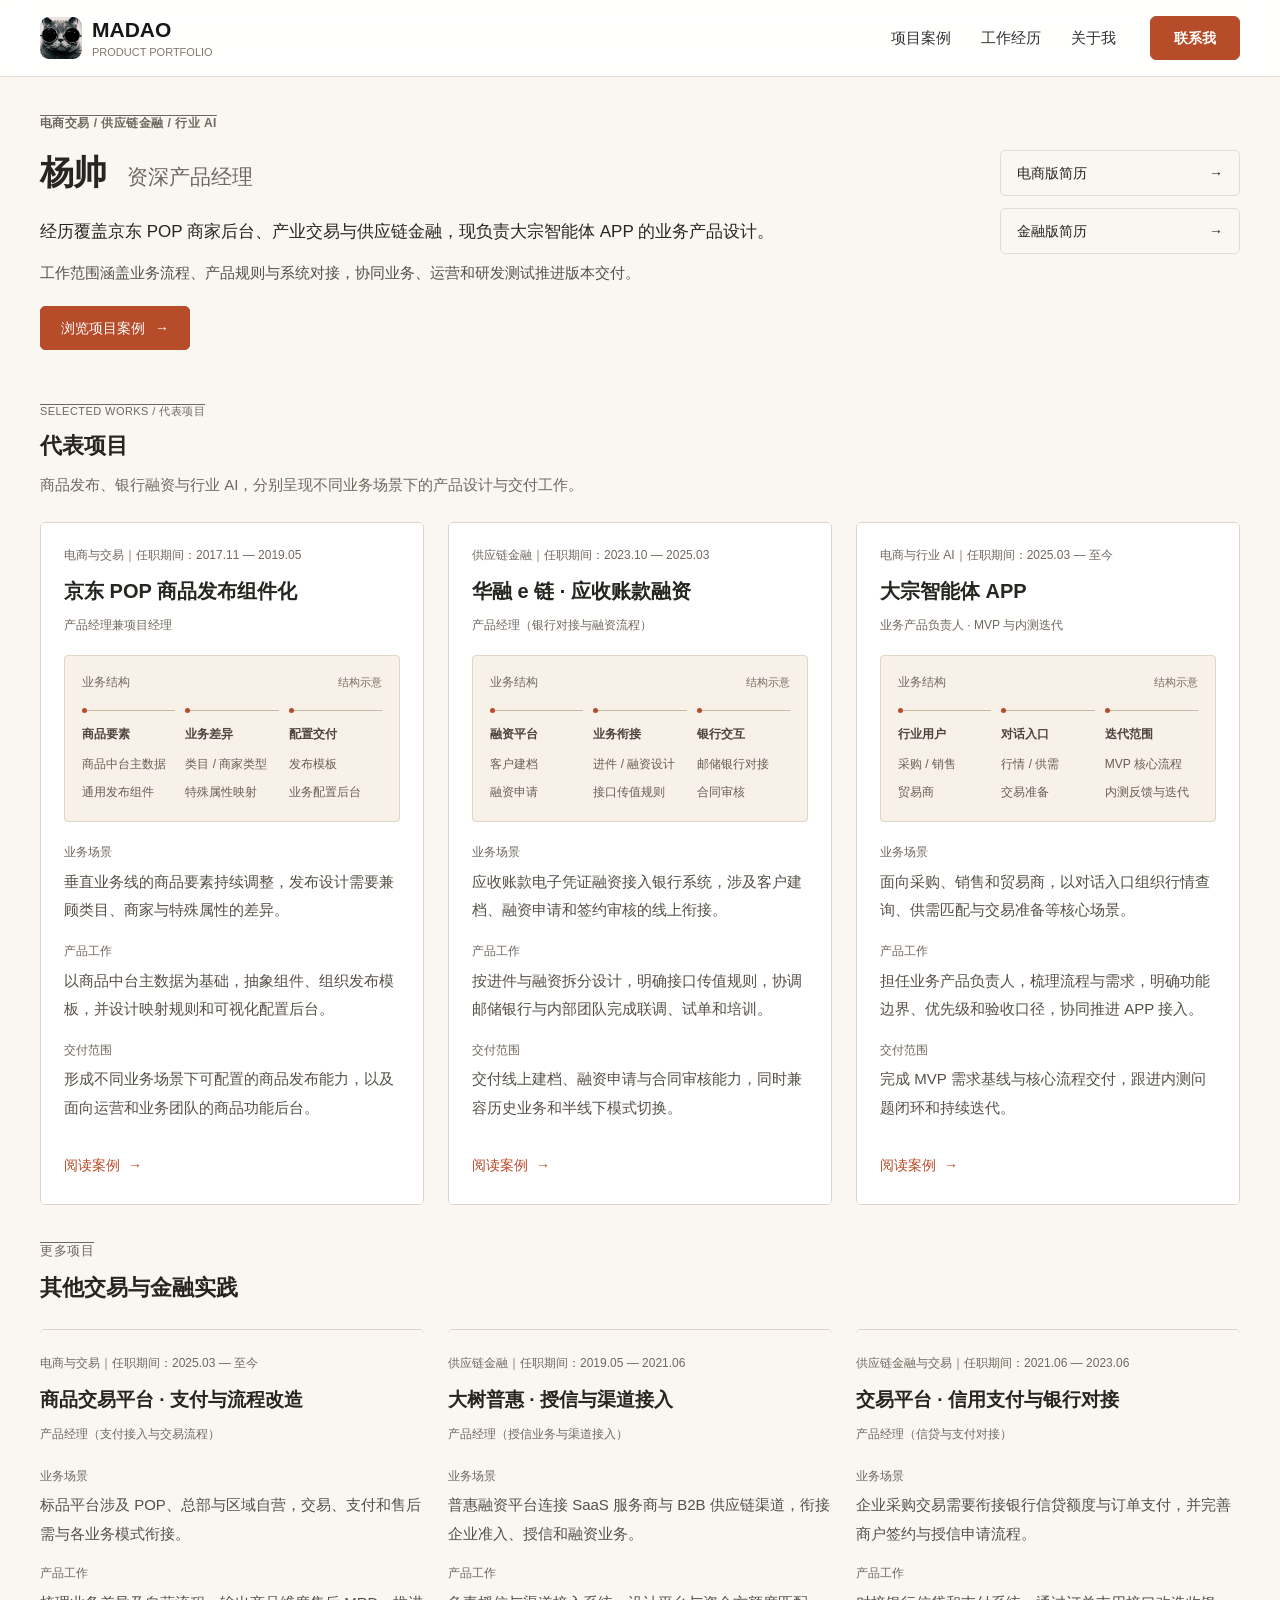
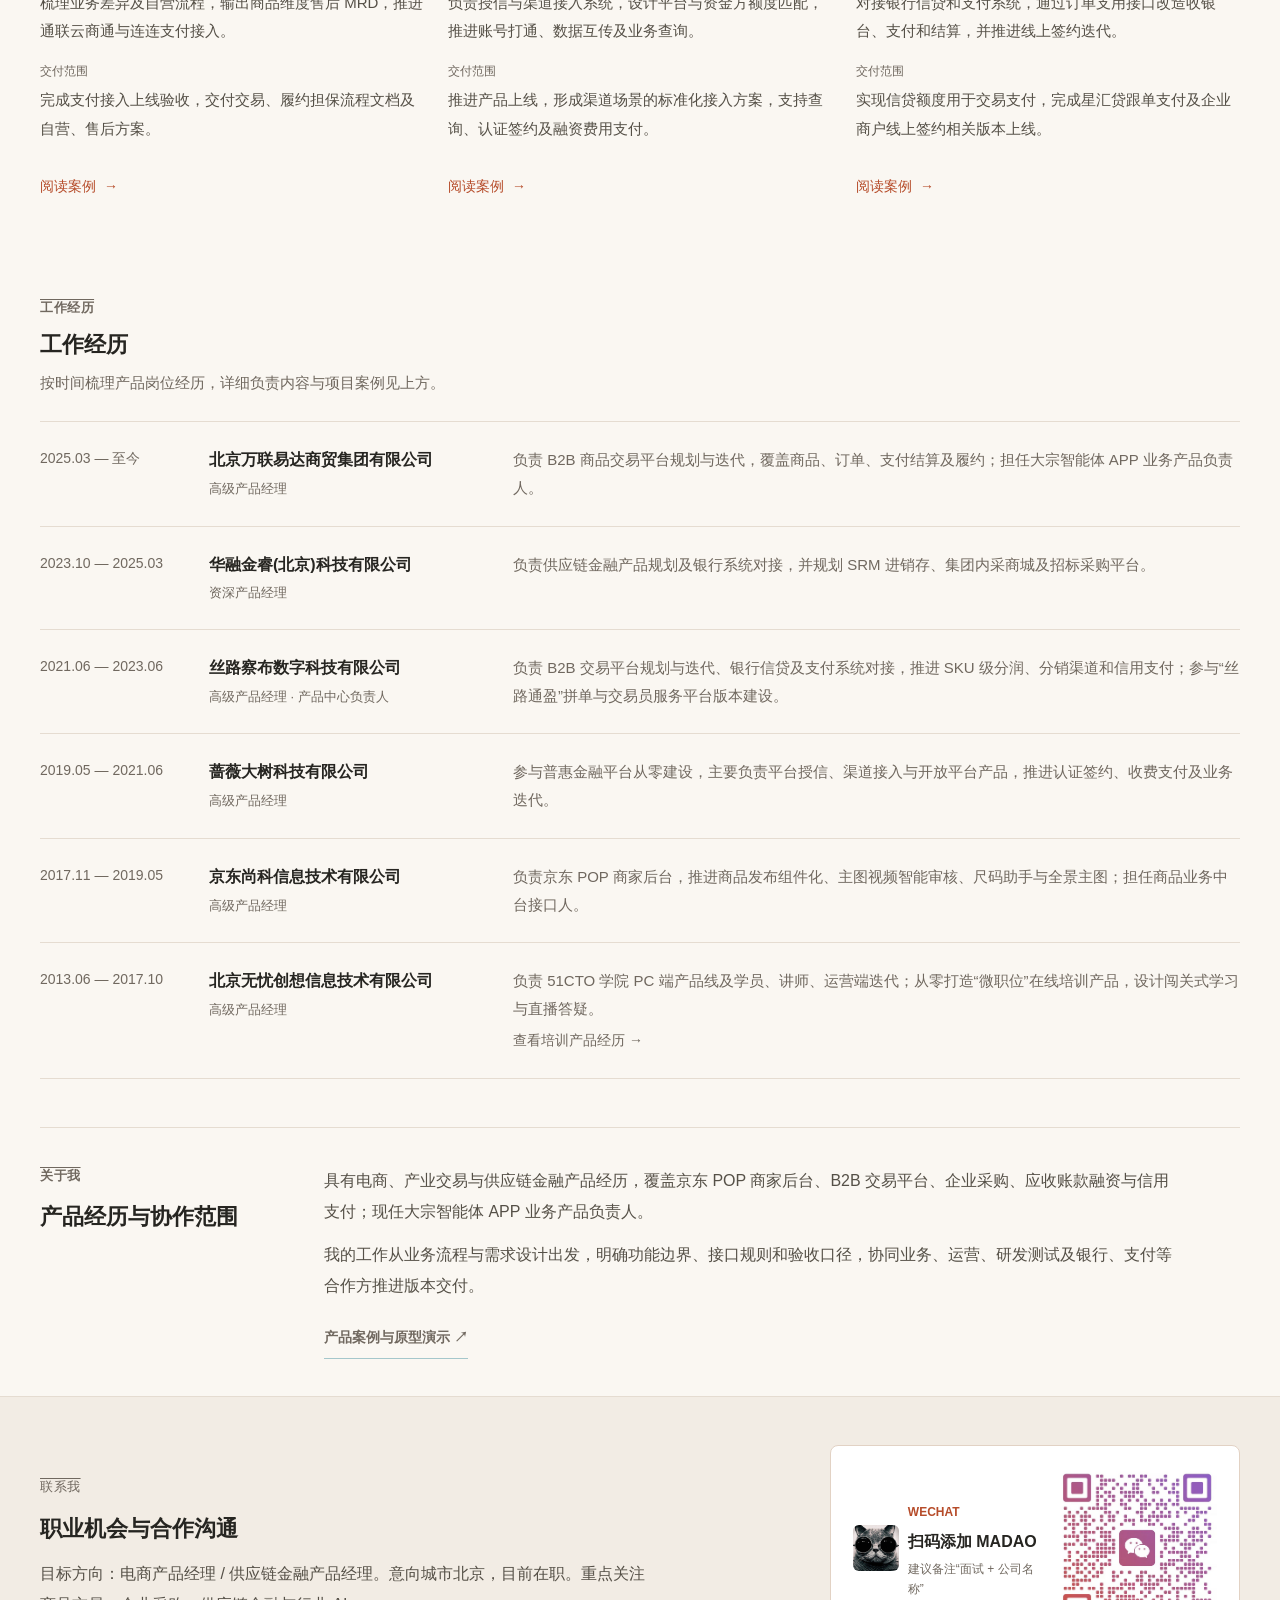
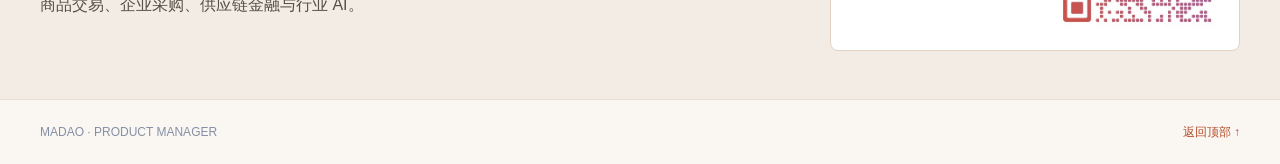
==== commit 831be255: "Refine portfolio case studies and remove aerospace experience" ====
--- a/index.html
+++ b/index.html
@@ -1,2 +1,2 @@
 <!DOCTYPE html>
-<html lang="zh-CN"><head><meta http-equiv="Content-Security-Policy" content="upgrade-insecure-requests"><meta charset="utf-8"><meta name="viewport" content="width=device-width, initial-scale=1"><link rel="preload" href="[data-uri]" as="image"><link rel="preload" href="[data-uri]" as="image"><link rel="stylesheet" href="/assets/index-SglAvg2i.css" data-rsc-css-href="/assets/index-SglAvg2i.css" data-precedence="vite-rsc/importer-resources"><title>杨帅 MADAO｜电商 / 供应链金融产品经理｜MADAO</title><meta name="description" content="杨帅的产品工作简介：电商与供应链金融两条方向，涵盖商品交易、支付接入、京东 POP、银行对接、平台授信与大宗智能体 APP。"><meta name="application-name" content="MADAO 的面试工作简介"><meta name="author" content="MADAO"><meta name="creator" content="MADAO"><meta property="og:title" content="杨帅 MADAO｜电商 / 供应链金融产品经理"><meta property="og:description" content="杨帅的产品工作简介：电商与供应链金融两条方向，涵盖商品交易、支付接入、京东 POP、银行对接、平台授信与大宗智能体 APP。"><meta property="og:site_name" content="MADAO 的面试工作简介"><meta property="og:type" content="website"><meta property="og:locale" content="zh_CN"><meta property="og:image" content="https://yangshuai.work/og-bright.png"><meta property="og:image:width" content="1680"><meta property="og:image:height" content="941"><meta property="og:image:alt" content="MADAO 资深产品经理 / 产品负责人"><meta name="twitter:card" content="summary_large_image"><meta name="twitter:title" content="杨帅 MADAO｜电商 / 供应链金融产品经理"><meta name="twitter:description" content="杨帅的产品工作简介：电商与供应链金融两条方向，涵盖商品交易、支付接入、京东 POP、银行对接、平台授信与大宗智能体 APP。"><meta name="twitter:image" content="https://yangshuai.work/og-bright.png"><link rel="canonical" href="https://yangshuai.work/"><meta name="content-version" content="2026-10-04-resumes-v1"><link rel="stylesheet" href="/assets/resume-update-20261004.css"><link rel="stylesheet" href="/assets/portfolio-design-20261004.css"></head><body><a class="skip-link" href="#main-content">跳到主要内容</a><header class="site-header"><div class="shell header-inner"><a class="brand" href="#top" aria-label="MADAO 首页"><img src="[data-uri]